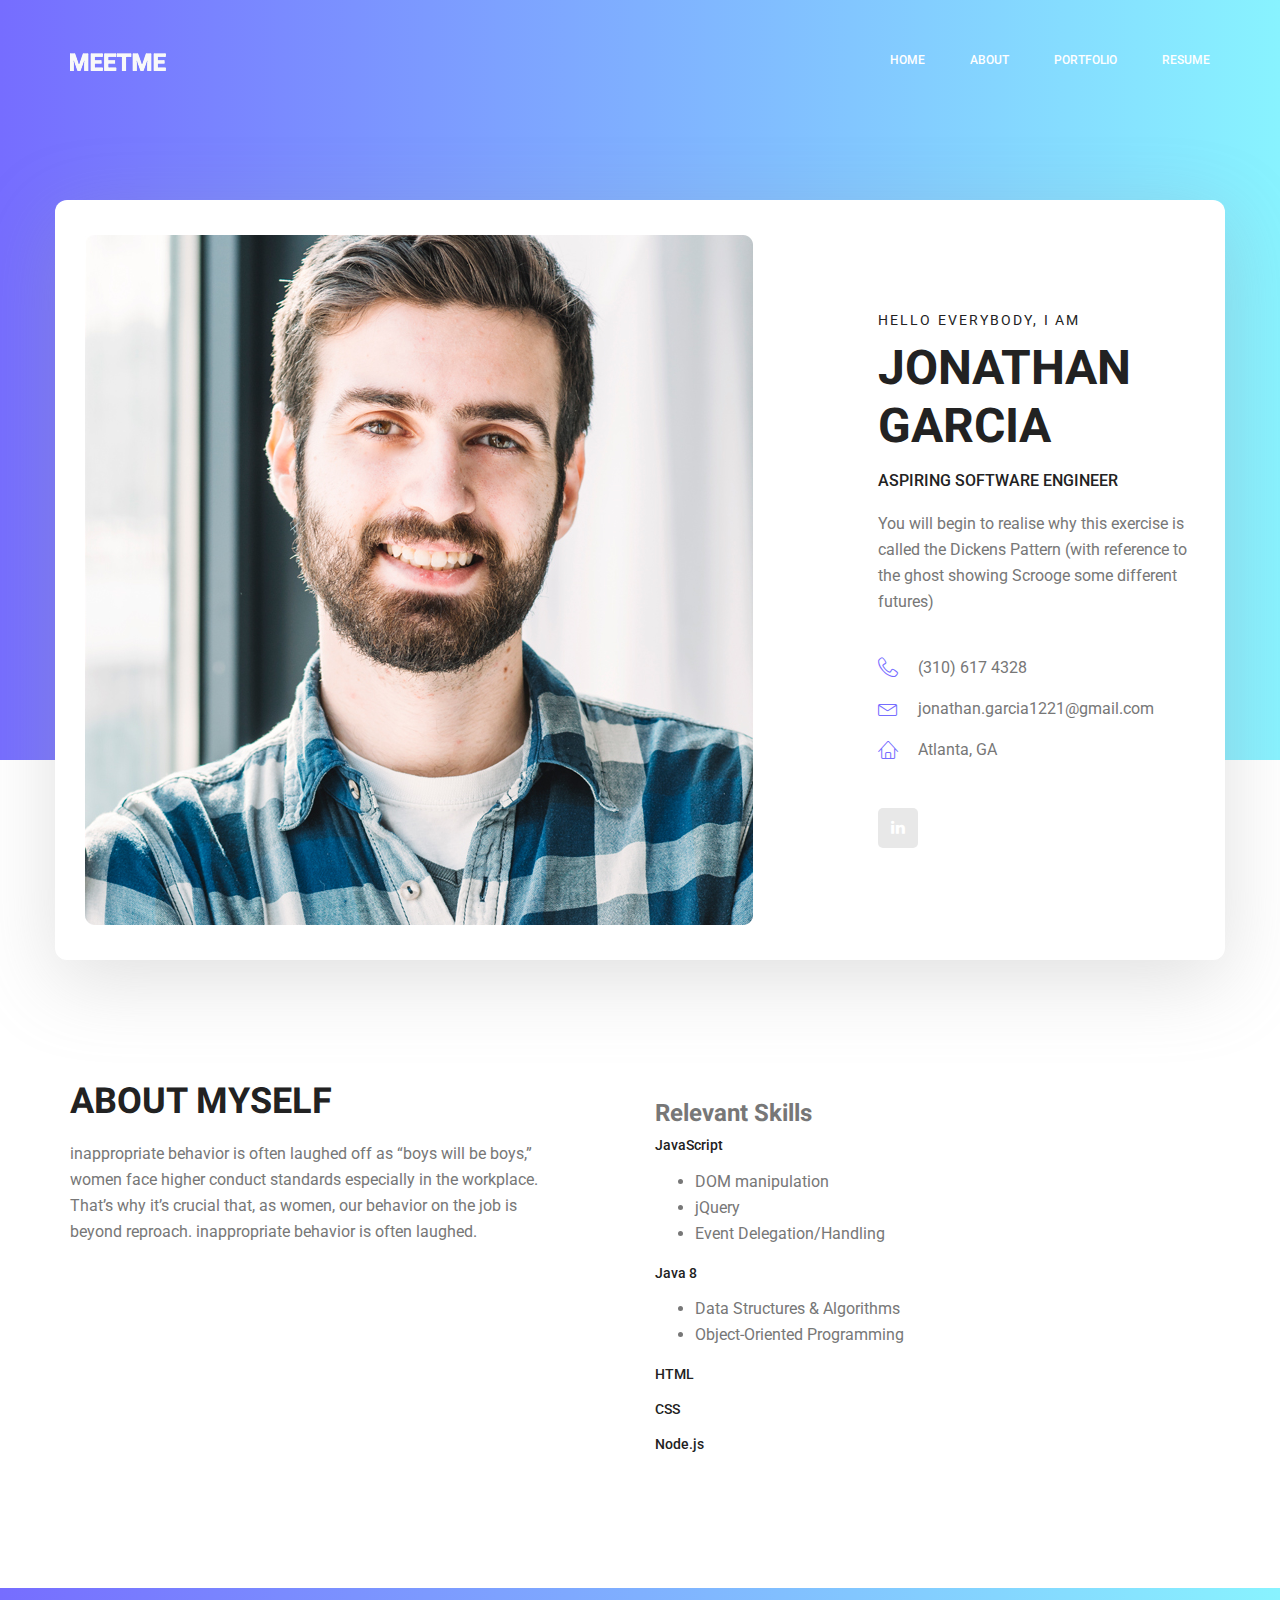
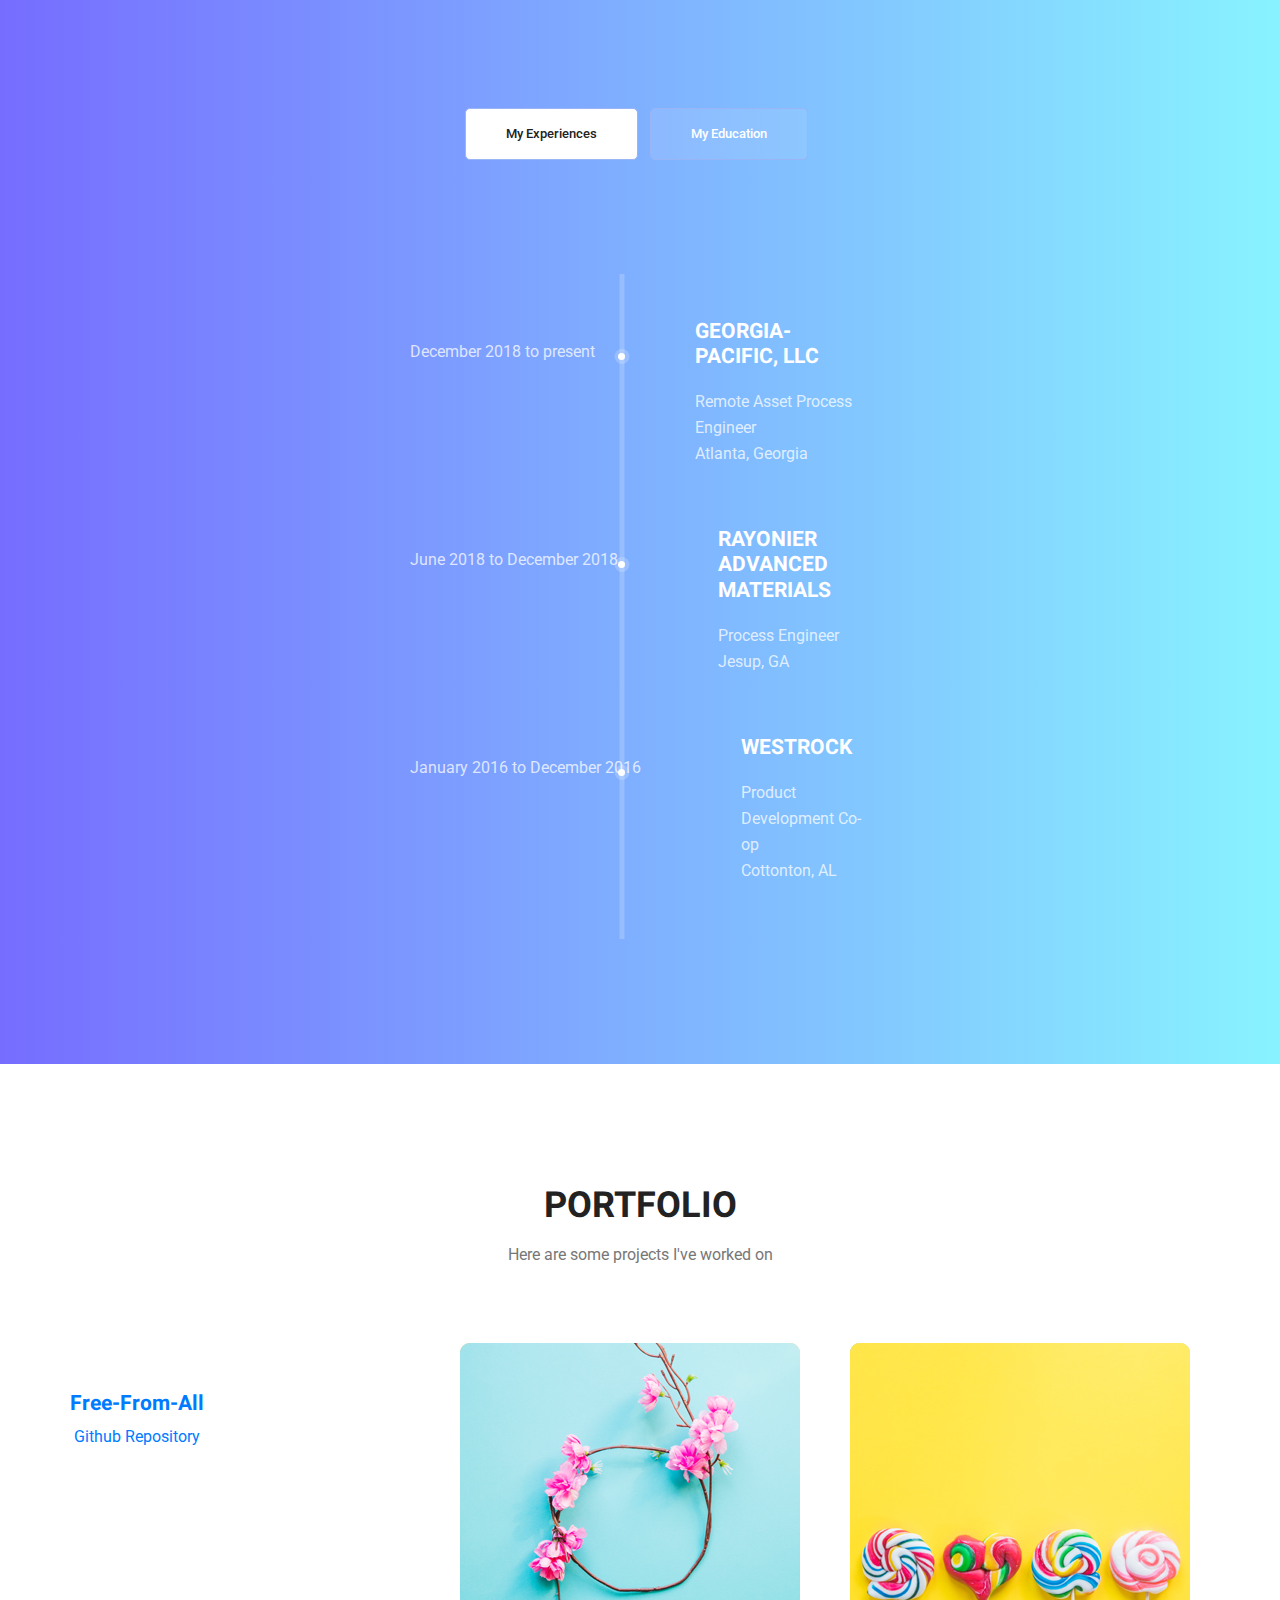
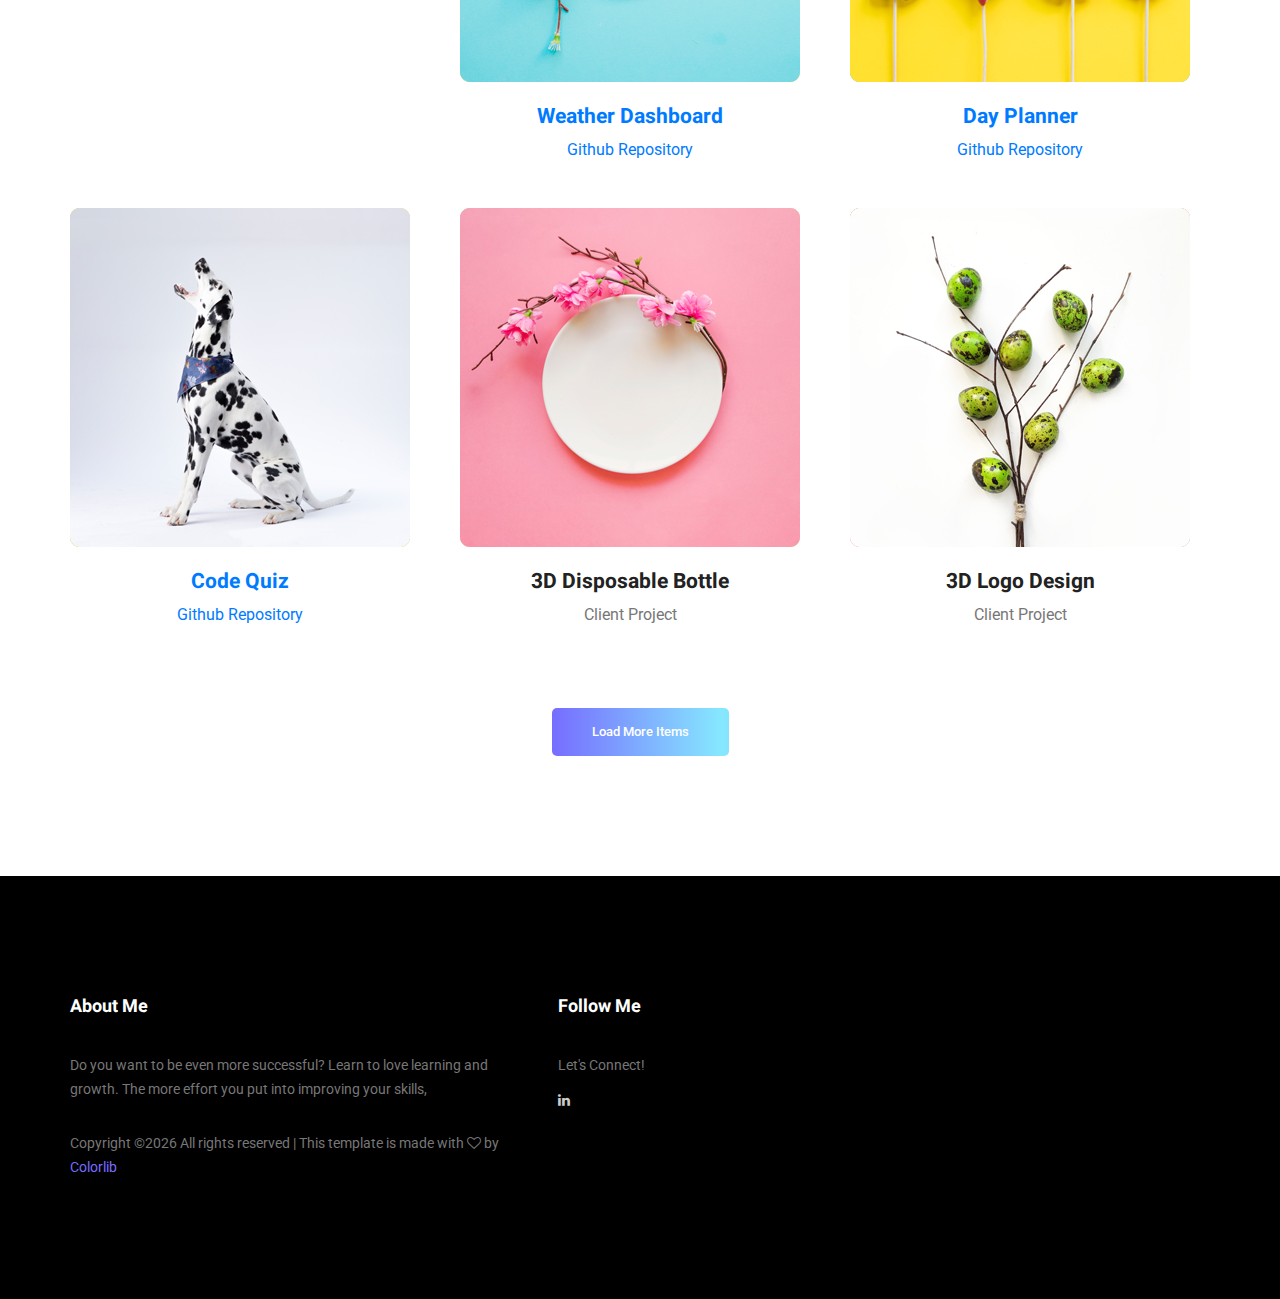
==== meetme-gh-pages/index.html @ 45ad3608 "added images of projects and pdf" ====
<!doctype html>
<html lang="en">
    <head>
        <!-- Required meta tags -->
        <meta charset="utf-8">
        <meta name="viewport" content="width=device-width, initial-scale=1, shrink-to-fit=no">
        <link rel="icon" href="img/favicon.png" type="image/png">
        <title>Jonathan Garcia</title>
        <!-- Bootstrap CSS -->
        <link rel="stylesheet" href="css/bootstrap.css">
        <link rel="stylesheet" href="vendors/linericon/style.css">
        <link rel="stylesheet" href="css/font-awesome.min.css">
        <link rel="stylesheet" href="vendors/owl-carousel/owl.carousel.min.css">
        <link rel="stylesheet" href="vendors/lightbox/simpleLightbox.css">
        <link rel="stylesheet" href="vendors/nice-select/css/nice-select.css">
        <link rel="stylesheet" href="vendors/animate-css/animate.css">
        <link rel="stylesheet" href="vendors/popup/magnific-popup.css">
        <link rel="stylesheet" href="vendors/flaticon/flaticon.css">
        <!-- main css -->
        <link rel="stylesheet" href="css/style.css">
        <link rel="stylesheet" href="css/responsive.css">
    </head>
    <body>
        
        <!--================Header Menu Area =================-->
        <header class="header_area">
            <div class="main_menu">
            	<nav class="navbar navbar-expand-lg navbar-light">
					<div class="container box_1620">
						<!-- Brand and toggle get grouped for better mobile display -->
						<a class="navbar-brand logo_h" href="index.html"><img src="img/logo.png" alt=""></a>
						<button class="navbar-toggler" type="button" data-toggle="collapse" data-target="#navbarSupportedContent" aria-controls="navbarSupportedContent" aria-expanded="false" aria-label="Toggle navigation">
							<span class="icon-bar"></span>
							<span class="icon-bar"></span>
							<span class="icon-bar"></span>
						</button>
						<!-- Collect the nav links, forms, and other content for toggling -->
						<div class="collapse navbar-collapse offset" id="navbarSupportedContent">
							<ul class="nav navbar-nav menu_nav ml-auto">
								<li class="nav-item active"><a class="nav-link" href="index.html">Home</a></li> 
								<li class="nav-item"><a class="nav-link" href="about-us.html">About</a></li> 
								<!-- <li class="nav-item"><a class="nav-link" href="services.html">Services</a></li>  -->
								<!-- <li class="nav-item submenu dropdown">
									<a href="#" class="nav-link dropdown-toggle" data-toggle="dropdown" role="button" aria-haspopup="true" aria-expanded="false">Pages</a>
									<ul class="dropdown-menu"> -->
										<li class="nav-item"><a class="nav-link" href="portfolio.html">Portfolio</a></li>
										<!-- <li class="nav-item"><a class="nav-link" href="elements.html">Elements</a></li> -->
									<!-- </ul> -->
								<!-- </li>  -->
								<!-- <li class="nav-item submenu dropdown">
									<a href="#" class="nav-link dropdown-toggle" data-toggle="dropdown" role="button" aria-haspopup="true" aria-expanded="false">Blog</a>
									<ul class="dropdown-menu">
										<li class="nav-item"><a class="nav-link" href="blog.html">Blog</a></li>
										<li class="nav-item"><a class="nav-link" href="single-blog.html">Blog Details</a></li>
									</ul>
								</li>  -->
								<li class="nav-item"><a class="nav-link" href="./Spec_Syllabus.pdf">Resume</a></li>
							</ul>
						</div> 
					</div>
            	</nav>
            </div>
        </header>
        <!--================Header Menu Area =================-->
        
        <!--================Home Banner Area =================-->
        <section class="home_banner_area">
           	<div class="container box_1620">
           		<div class="banner_inner d-flex align-items-center">
					<div class="banner_content">
						<div class="media">
							<div class="d-flex">
								<img src="img/personal.jpg" alt="">
							</div>
							<div class="media-body">
								<div class="personal_text">
									<h6>Hello Everybody, i am</h6>
									<h3>Jonathan Garcia</h3>
									<h4>Aspiring Software Engineer</h4>
									<p>You will begin to realise why this exercise is called the Dickens Pattern (with reference to the ghost showing Scrooge some different futures)</p>
									<ul class="list basic_info">
										<!-- <li><a href="#"><i class="lnr lnr-calendar-full"></i> 31st December, 1992</a></li> -->
										<li><a href="#"><i class="lnr lnr-phone-handset"></i> (310) 617 4328</a></li>
										<li><a href="#"><i class="lnr lnr-envelope"></i> jonathan.garcia1221@gmail.com</a></li>
										<li><a href="#"><i class="lnr lnr-home"></i> Atlanta, GA</a></li>
									</ul>
									<ul class="list personal_social">
										<!-- <li><a href="#"><i class="fa fa-facebook"></i></a></li>
										<li><a href="#"><i class="fa fa-twitter"></i></a></li> -->
										<li><a href="https://www.linkedin.com/in/jonathan-garcia-91203364/" target="_blank"><i class="fa fa-linkedin"></i></a></li>
									</ul>
								</div>
							</div>
						</div>
					</div>
				</div>
            </div>
        </section>
        <!--================End Home Banner Area =================-->
        
        <!--================Welcome Area =================-->
        <section class="welcome_area p_120">
        	<div class="container">
        		<div class="row welcome_inner">
        			<div class="col-lg-6">
        				<div class="welcome_text">
        					<h4>About Myself</h4>
        					<p>inappropriate behavior is often laughed off as “boys will be boys,” women face higher conduct standards especially in the workplace. That’s why it’s crucial that, as women, our behavior on the job is beyond reproach. inappropriate behavior is often laughed.</p>
        					<!-- <div class="row">
        						<div class="col-md-4">
        							<div class="wel_item">
        								<i class="lnr lnr-database"></i>
        								<h4>$2.5M</h4>
        								<p>Total Donation</p>
        							</div>
        						</div>
        						<div class="col-md-4">
        							<div class="wel_item">
        								<i class="lnr lnr-book"></i>
        								<h4>1465</h4>
        								<p>Total Projects</p>
        							</div>
        						</div>
        						<div class="col-md-4">
        							<div class="wel_item">
        								<i class="lnr lnr-users"></i>
        								<h4>3965</h4>
        								<p>Total Volunteers</p>
        							</div>
        						</div>
        					</div> -->
        				</div>
        			</div>
        			<div class="col-lg-6">
        				<div class="tools_expert">
							<h3>Relevant Skills</h3>
        					<div class="skill_main">
								<div class="skill_item">
									<h4>JavaScript</h4>
									<ul>
										<li>DOM manipulation</li>
										<li>jQuery</li>
										<li>Event Delegation/Handling</li>
									</ul>
									
								</div>
								<div class="skill_item">
									<h4>Java 8</h4>
									<ul>
										<li>Data Structures & Algorithms</li>
										<li>Object-Oriented Programming</li>
									</ul>
								</div>
								<div class="skill_item">
									<h4>HTML</h4>
								</div>
								<div class="skill_item">
									<h4>CSS</h4>
								</div>
								<div class="skill_item">
									<h4>Node.js</h4>
								</div>
							</div>
        				</div>
        			</div>
        		</div>
        	</div>
        </section>
        <!--================End Welcome Area =================-->
        
        <!--================My Tabs Area =================-->
        <section class="mytabs_area p_120">
        	<div class="container">
        		<div class="tabs_inner">
					<ul class="nav nav-tabs" id="myTab" role="tablist">
						<li class="nav-item">
							<a class="nav-link active" id="home-tab" data-toggle="tab" href="#home" role="tab" aria-controls="home" aria-selected="true">My Experiences</a>
						</li>
						<li class="nav-item">
							<a class="nav-link" id="profile-tab" data-toggle="tab" href="#profile" role="tab" aria-controls="profile" aria-selected="false">My Education</a>
						</li>
					</ul>
					<div class="tab-content" id="myTabContent">
						<div class="tab-pane fade show active" id="home" role="tabpanel" aria-labelledby="home-tab">
							<ul class="list">
								<li>
									<span></span>
									<div class="media">
										<div class="d-flex">
											<p>December 2018 to present</p>
										</div>
										<div class="media-body">
											<h4>Georgia-Pacific, LLC</h4>
											<p>Remote Asset Process Engineer <br />Atlanta, Georgia</p>
										</div>
									</div>
								</li>
								<li>
									<span></span>
									<div class="media">
										<div class="d-flex">
											<p>June 2018 to December 2018</p>
										</div>
										<div class="media-body">
											<h4>Rayonier Advanced Materials</h4>
											<p>Process Engineer <br />Jesup, GA</p>
										</div>
									</div>
								</li>
								<li>
								<span></span>
									<div class="media">
										<div class="d-flex">
											<p>January 2016 to December 2016</p>
										</div>
										<div class="media-body">
											<h4>Westrock</h4>
											<p>Product Development Co-op <br />Cottonton, AL</p>
										</div>
									</div>
								</li>
							</ul>
						</div>
						<div class="tab-pane fade" id="profile" role="tabpanel" aria-labelledby="profile-tab">
							<ul class="list">
								<li>
									<span></span>
									<div class="media">
										<div class="d-flex">
											<p>August 2020 to February 2021</p>
										</div>
										<div class="media-body">
											<h4>Georgia Institute of Technology</h4>
											<p>Full Stack Web Development <br />Bootcamp</p>
										</div>
									</div>
								</li>
								<li>
									<span></span>
									<div class="media">
										<div class="d-flex">
											<p>May 2018</p>
										</div>
										<div class="media-body">
											<h4>Georgia Institute of Technology</h4>
											<p>B.S. Chemical Engineering <br />Atlanta, GA</p>
										</div>
									</div>
								</li>
								<li>
								<span></span>
									<div class="media">
										<div class="d-flex">
											<p>March 2017 to present</p>
										</div>
										<div class="media-body">
											<h4>Colorlib</h4>
											<p>Senior Web Developer <br />Santa monica, Los angeles</p>
										</div>
									</div>
								</li>
							</ul>
						</div>
					</div>
        		</div>
        	</div>
        </section>
        <!--================End My Tabs Area =================-->
        
        <!--================Feature Area =================-->
        <!-- <section class="feature_area p_120">
        	<div class="container">
        		<div class="main_title">
        			<h2>offerings to my clients</h2>
        			<p>If you are looking at blank cassettes on the web, you may be very confused at the difference in price. You may see some for as low as $.17 each.</p>
        		</div>
        		<div class="feature_inner row">
        			<div class="col-lg-4 col-md-6">
        				<div class="feature_item">
        					<i class="flaticon-city"></i>
        					<h4>Architecture</h4>
        					<p>If you are looking at blank cassettes on the web, you may be very confused at the difference in price. You may see some for as low as $17 each.</p>
        				</div>
        			</div>
        			<div class="col-lg-4 col-md-6">
        				<div class="feature_item">
        					<i class="flaticon-skyline"></i>
        					<h4>Interior Design</h4>
        					<p>If you are looking at blank cassettes on the web, you may be very confused at the difference in price. You may see some for as low as $17 each.</p>
        				</div>
        			</div>
        			<div class="col-lg-4 col-md-6">
        				<div class="feature_item">
        					<i class="flaticon-sketch"></i>
        					<h4>Concept Design</h4>
        					<p>If you are looking at blank cassettes on the web, you may be very confused at the difference in price. You may see some for as low as $17 each.</p>
        				</div>
        			</div>
        		</div>
        	</div>
        </section> -->
        <!--================End Feature Area =================-->
        
        <!--================Home Gallery Area =================-->
        <section class="home_gallery_area p_120">
        	<div class="container">
        		<div class="main_title">
        			<h2>Portfolio</h2>
        			<p>Here are some projects I've worked on</p>
        		</div>
        		<!-- <div class="isotope_fillter">
        			<ul class="gallery_filter list">
						<li class="active" data-filter="*"><a href="#">All</a></li>
						<li data-filter=".brand"><a href="#">Vector</a></li>
						<li data-filter=".manipul"><a href="#">Raster</a></li>
						<li data-filter=".creative"><a href="#">UI/UX</a></li>
						<li data-filter=".design"><a href="#">Printing</a></li>
					</ul>
        		</div> -->
        	</div>
        	<div class="container">
        		<div class="gallery_f_inner row imageGallery1">
        			<div class="col-lg-4 col-md-4 col-sm-6 brand manipul design print">
        				<div class="h_gallery_item">
        					<div class="g_img_item">
        						<img class="img-fluid" src="./free-from-all.png" alt="">
        						<a class="light" href="img/gallery/project-1.jpg"><img src="./free-from-all.png" alt=""></a>
        					</div>
        					<div class="g_item_text">
        						<h4><a href="https://jgarcia60.github.io/free-from-all/" target="_blank" >Free-From-All</a></h4>
        						<p><a href="https://github.com/jgarcia60/free-from-all" target="_blank">Github Repository</a></p>
        					</div>
        				</div>
        			</div>
        			<div class="col-lg-4 col-md-4 col-sm-6 brand manipul creative">
        				<div class="h_gallery_item">
        					<div class="g_img_item">
        						<img class="img-fluid" src="img/gallery/project-2.jpg" alt="">
        						<a class="light" href="img/gallery/project-2.jpg"><img src="img/gallery/icon.png" alt=""></a>
        					</div>
        					<div class="g_item_text">
        						<h4><a href="https://jgarcia60.github.io/weather-dashboard/" target="_blank" >Weather Dashboard</a></h4>
        						<p><a href="https://github.com/jgarcia60/weather-dashboard/" target="_blank">Github Repository</a></p>
        					</div>
        				</div>
        			</div>
        			<div class="col-lg-4 col-md-4 col-sm-6 manipul creative design print">
        				<div class="h_gallery_item">
        					<div class="g_img_item">
        						<img class="img-fluid" src="img/gallery/project-3.jpg" alt="">
        						<a class="light" href="img/gallery/project-3.jpg"><img src="img/gallery/icon.png" alt=""></a>
        					</div>
        					<div class="g_item_text">
        						<h4><a href="https://jgarcia60.github.io/work-day-scheduler/" target="_blank" >Day Planner</a></h4>
        						<p><a href="https://github.com/jgarcia60/work-day-scheduler" target="_blank">Github Repository</a></p>
        					</div>
        				</div>
        			</div>
        			<div class="col-lg-4 col-md-4 col-sm-6 brand creative print">
        				<div class="h_gallery_item">
        					<div class="g_img_item">
        						<img class="img-fluid" src="img/gallery/project-4.jpg" alt="">
        						<a class="light" href="img/gallery/project-4.jpg"><img src="img/gallery/icon.png" alt=""></a>
        					</div>
        					<div class="g_item_text">
        						<h4><a href="https://jgarcia60.github.io/code-quiz/" target="_blank" >Code Quiz</a></h4>
        						<p><a href="https://github.com/jgarcia60/code-quiz" target="_blank">Github Repository</a></p>
        					</div>
        				</div>
        			</div>
        			<div class="col-lg-4 col-md-4 col-sm-6 brand manipul design">
        				<div class="h_gallery_item">
        					<div class="g_img_item">
        						<img class="img-fluid" src="img/gallery/project-5.jpg" alt="">
        						<a class="light" href="img/gallery/project-5.jpg"><img src="img/gallery/icon.png" alt=""></a>
        					</div>
        					<div class="g_item_text">
        						<h4>3D Disposable Bottle</h4>
        						<p>Client Project</p>
        					</div>
        				</div>
        			</div>
        			<div class="col-lg-4 col-md-4 col-sm-6 brand creative">
        				<div class="h_gallery_item">
        					<div class="g_img_item">
        						<img class="img-fluid" src="img/gallery/project-6.jpg" alt="">
        						<a class="light" href="img/gallery/project-6.jpg"><img src="img/gallery/icon.png" alt=""></a>
        					</div>
        					<div class="g_item_text">
        						<h4>3D Logo Design</h4>
        						<p>Client Project</p>
        					</div>
        				</div>
        			</div>
        		</div>
        		<div class="more_btn">
        			<a class="main_btn" href="#">Load More Items</a>
        		</div>
        	</div>
        </section>
        <!--================End Home Gallery Area =================-->
        
        <!--================Testimonials Area =================-->
        <!-- <section class="testimonials_area p_120">
        	<div class="container">
        		<div class="main_title">
        			<h2>Testimonials</h2>
        			<p>If you are looking at blank cassettes on the web, you may be very confused at the difference in price. You may see some for as low as $.17 each.</p>
        		</div>
        		<div class="testi_inner">
					<div class="testi_slider owl-carousel">
						<div class="item">
							<div class="testi_item">
								<p>As conscious traveling Paup ers we must always be oncerned about our dear Mother Earth. If you think about it, you travel across her face</p>
								<h4>Fanny Spencer</h4>
								<a href="#"><i class="fa fa-star"></i></a>
								<a href="#"><i class="fa fa-star"></i></a>
								<a href="#"><i class="fa fa-star"></i></a>
								<a href="#"><i class="fa fa-star"></i></a>
								<a href="#"><i class="fa fa-star-half-o"></i></a>
							</div>
						</div>
						<div class="item">
							<div class="testi_item">
								<p>As conscious traveling Paup ers we must always be oncerned about our dear Mother Earth. If you think about it, you travel across her face</p>
								<h4>Fanny Spencer</h4>
								<a href="#"><i class="fa fa-star"></i></a>
								<a href="#"><i class="fa fa-star"></i></a>
								<a href="#"><i class="fa fa-star"></i></a>
								<a href="#"><i class="fa fa-star"></i></a>
								<a href="#"><i class="fa fa-star-half-o"></i></a>
							</div>
						</div>
						<div class="item">
							<div class="testi_item">
								<p>As conscious traveling Paup ers we must always be oncerned about our dear Mother Earth. If you think about it, you travel across her face</p>
								<h4>Fanny Spencer</h4>
								<a href="#"><i class="fa fa-star"></i></a>
								<a href="#"><i class="fa fa-star"></i></a>
								<a href="#"><i class="fa fa-star"></i></a>
								<a href="#"><i class="fa fa-star"></i></a>
								<a href="#"><i class="fa fa-star-half-o"></i></a>
							</div>
						</div>
					</div>
        		</div>
        	</div>
        </section> -->
        <!--================End Testimonials Area =================-->
        
        <!--================Footer Area =================-->
        <footer class="footer_area p_120">
        	<div class="container">
        		<div class="row footer_inner">
        			<div class="col-lg-5 col-sm-6">
        				<aside class="f_widget ab_widget">
        					<div class="f_title">
        						<h3>About Me</h3>
        					</div>
        					<p>Do you want to be even more successful? Learn to love learning and growth. The more effort you put into improving your skills,</p>
        					<p><!-- Link back to Colorlib can't be removed. Template is licensed under CC BY 3.0. -->
Copyright &copy;<script>document.write(new Date().getFullYear());</script> All rights reserved | This template is made with <i class="fa fa-heart-o" aria-hidden="true"></i> by <a href="https://colorlib.com" target="_blank">Colorlib</a>
<!-- Link back to Colorlib can't be removed. Template is licensed under CC BY 3.0. --></p>
        				</aside>
        			</div>
        			<!-- <div class="col-lg-5 col-sm-6">
        				<aside class="f_widget news_widget">
        					<div class="f_title">
        						<h3>Newsletter</h3>
        					</div>
        					<p>Stay updated with our latest trends</p>
        					<div id="mc_embed_signup">
                                <form target="_blank" action="https://spondonit.us12.list-manage.com/subscribe/post?u=1462626880ade1ac87bd9c93a&amp;id=92a4423d01" method="get" class="subscribe_form relative">
                                	<div class="input-group d-flex flex-row">
                                        <input name="EMAIL" placeholder="Enter email address" onfocus="this.placeholder = ''" onblur="this.placeholder = 'Email Address '" required="" type="email">
                                        <button class="btn sub-btn"><span class="lnr lnr-arrow-right"></span></button>		
                                    </div>				
                                    <div class="mt-10 info"></div>
                                </form>
                            </div>
        				</aside>
        			</div> -->
        			<div class="col-lg-5">
        				<aside class="f_widget social_widget">
        					<div class="f_title">
        						<h3>Follow Me</h3>
        					</div>
        					<p>Let's Connect!</p>
        					<ul class="list">
        						<!-- <li><a href="#"><i class="fa fa-facebook"></i></a></li>
        						<li><a href="#"><i class="fa fa-twitter"></i></a></li>
        						<li><a href="#"><i class="fa fa-dribbble"></i></a></li> -->
        						<li><a href="https://www.linkedin.com/in/jonathan-garcia-91203364/" target="_blank"><i class="fa fa-linkedin"></i></a></li>
        					</ul>
        				</aside>
        			</div>
        		</div>
        	</div>
        </footer>
        <!--================End Footer Area =================-->
        
        
        
        
        
        
        <!-- Optional JavaScript -->
        <!-- jQuery first, then Popper.js, then Bootstrap JS -->
        <script src="js/jquery-3.3.1.min.js"></script>
        <script src="js/popper.js"></script>
        <script src="js/bootstrap.min.js"></script>
        <script src="js/stellar.js"></script>
        <script src="vendors/lightbox/simpleLightbox.min.js"></script>
        <script src="vendors/nice-select/js/jquery.nice-select.min.js"></script>
        <script src="vendors/isotope/imagesloaded.pkgd.min.js"></script>
        <script src="vendors/isotope/isotope.pkgd.min.js"></script>
        <script src="vendors/owl-carousel/owl.carousel.min.js"></script>
        <script src="vendors/popup/jquery.magnific-popup.min.js"></script>
        <script src="js/jquery.ajaxchimp.min.js"></script>
        <script src="vendors/counter-up/jquery.waypoints.min.js"></script>
        <script src="vendors/counter-up/jquery.counterup.min.js"></script>
        <script src="js/mail-script.js"></script>
        <script src="js/theme.js"></script>
    </body>
</html>
---- meetme-gh-pages/vendors/linericon/style.css ----
@font-face {
	font-family: 'Linearicons-Free';
	src:url('fonts/Linearicons-Free.eot?w118d');
	src:url('fonts/Linearicons-Free.eot?#iefixw118d') format('embedded-opentype'),
		url('fonts/Linearicons-Free.woff2?w118d') format('woff2'),
		url('fonts/Linearicons-Free.woff?w118d') format('woff'),
		url('fonts/Linearicons-Free.ttf?w118d') format('truetype'),
		url('fonts/Linearicons-Free.svg?w118d#Linearicons-Free') format('svg');
	font-weight: normal;
	font-style: normal;
}

.lnr {
	font-family: 'Linearicons-Free';
	speak: none;
	font-style: normal;
	font-weight: normal;
	font-variant: normal;
	text-transform: none;
	line-height: 1;

	/* Better Font Rendering =========== */
	-webkit-font-smoothing: antialiased;
	-moz-osx-font-smoothing: grayscale;
}

.lnr-home:before {
	content: "\e800";
}
.lnr-apartment:before {
	content: "\e801";
}
.lnr-pencil:before {
	content: "\e802";
}
.lnr-magic-wand:before {
	content: "\e803";
}
.lnr-drop:before {
	content: "\e804";
}
.lnr-lighter:before {
	content: "\e805";
}
.lnr-poop:before {
	content: "\e806";
}
.lnr-sun:before {
	content: "\e807";
}
.lnr-moon:before {
	content: "\e808";
}
.lnr-cloud:before {
	content: "\e809";
}
.lnr-cloud-upload:before {
	content: "\e80a";
}
.lnr-cloud-download:before {
	content: "\e80b";
}
.lnr-cloud-sync:before {
	content: "\e80c";
}
.lnr-cloud-check:before {
	content: "\e80d";
}
.lnr-database:before {
	content: "\e80e";
}
.lnr-lock:before {
	content: "\e80f";
}
.lnr-cog:before {
	content: "\e810";
}
.lnr-trash:before {
	content: "\e811";
}
.lnr-dice:before {
	content: "\e812";
}
.lnr-heart:before {
	content: "\e813";
}
.lnr-star:before {
	content: "\e814";
}
.lnr-star-half:before {
	content: "\e815";
}
.lnr-star-empty:before {
	content: "\e816";
}
.lnr-flag:before {
	content: "\e817";
}
.lnr-envelope:before {
	content: "\e818";
}
.lnr-paperclip:before {
	content: "\e819";
}
.lnr-inbox:before {
	content: "\e81a";
}
.lnr-eye:before {
	content: "\e81b";
}
.lnr-printer:before {
	content: "\e81c";
}
.lnr-file-empty:before {
	content: "\e81d";
}
.lnr-file-add:before {
	content: "\e81e";
}
.lnr-enter:before {
	content: "\e81f";
}
.lnr-exit:before {
	content: "\e820";
}
.lnr-graduation-hat:before {
	content: "\e821";
}
.lnr-license:before {
	content: "\e822";
}
.lnr-music-note:before {
	content: "\e823";
}
.lnr-film-play:before {
	content: "\e824";
}
.lnr-camera-video:before {
	content: "\e825";
}
.lnr-camera:before {
	content: "\e826";
}
.lnr-picture:before {
	content: "\e827";
}
.lnr-book:before {
	content: "\e828";
}
.lnr-bookmark:before {
	content: "\e829";
}
.lnr-user:before {
	content: "\e82a";
}
.lnr-users:before {
	content: "\e82b";
}
.lnr-shirt:before {
	content: "\e82c";
}
.lnr-store:before {
	content: "\e82d";
}
.lnr-cart:before {
	content: "\e82e";
}
.lnr-tag:before {
	content: "\e82f";
}
.lnr-phone-handset:before {
	content: "\e830";
}
.lnr-phone:before {
	content: "\e831";
}
.lnr-pushpin:before {
	content: "\e832";
}
.lnr-map-marker:before {
	content: "\e833";
}
.lnr-map:before {
	content: "\e834";
}
.lnr-location:before {
	content: "\e835";
}
.lnr-calendar-full:before {
	content: "\e836";
}
.lnr-keyboard:before {
	content: "\e837";
}
.lnr-spell-check:before {
	content: "\e838";
}
.lnr-screen:before {
	content: "\e839";
}
.lnr-smartphone:before {
	content: "\e83a";
}
.lnr-tablet:before {
	content: "\e83b";
}
.lnr-laptop:before {
	content: "\e83c";
}
.lnr-laptop-phone:before {
	content: "\e83d";
}
.lnr-power-switch:before {
	content: "\e83e";
}
.lnr-bubble:before {
	content: "\e83f";
}
.lnr-heart-pulse:before {
	content: "\e840";
}
.lnr-construction:before {
	content: "\e841";
}
.lnr-pie-chart:before {
	content: "\e842";
}
.lnr-chart-bars:before {
	content: "\e843";
}
.lnr-gift:before {
	content: "\e844";
}
.lnr-diamond:before {
	content: "\e845";
}
.lnr-linearicons:before {
	content: "\e846";
}
.lnr-dinner:before {
	content: "\e847";
}
.lnr-coffee-cup:before {
	content: "\e848";
}
.lnr-leaf:before {
	content: "\e849";
}
.lnr-paw:before {
	content: "\e84a";
}
.lnr-rocket:before {
	content: "\e84b";
}
.lnr-briefcase:before {
	content: "\e84c";
}
.lnr-bus:before {
	content: "\e84d";
}
.lnr-car:before {
	content: "\e84e";
}
.lnr-train:before {
	content: "\e84f";
}
.lnr-bicycle:before {
	content: "\e850";
}
.lnr-wheelchair:before {
	content: "\e851";
}
.lnr-select:before {
	content: "\e852";
}
.lnr-earth:before {
	content: "\e853";
}
.lnr-smile:before {
	content: "\e854";
}
.lnr-sad:before {
	content: "\e855";
}
.lnr-neutral:before {
	content: "\e856";
}
.lnr-mustache:before {
	content: "\e857";
}
.lnr-alarm:before {
	content: "\e858";
}
.lnr-bullhorn:before {
	content: "\e859";
}
.lnr-volume-high:before {
	content: "\e85a";
}
.lnr-volume-medium:before {
	content: "\e85b";
}
.lnr-volume-low:before {
	content: "\e85c";
}
.lnr-volume:before {
	content: "\e85d";
}
.lnr-mic:before {
	content: "\e85e";
}
.lnr-hourglass:before {
	content: "\e85f";
}
.lnr-undo:before {
	content: "\e860";
}
.lnr-redo:before {
	content: "\e861";
}
.lnr-sync:before {
	content: "\e862";
}
.lnr-history:before {
	content: "\e863";
}
.lnr-clock:before {
	content: "\e864";
}
.lnr-download:before {
	content: "\e865";
}
.lnr-upload:before {
	content: "\e866";
}
.lnr-enter-down:before {
	content: "\e867";
}
.lnr-exit-up:before {
	content: "\e868";
}
.lnr-bug:before {
	content: "\e869";
}
.lnr-code:before {
	content: "\e86a";
}
.lnr-link:before {
	content: "\e86b";
}
.lnr-unlink:before {
	content: "\e86c";
}
.lnr-thumbs-up:before {
	content: "\e86d";
}
.lnr-thumbs-down:before {
	content: "\e86e";
}
.lnr-magnifier:before {
	content: "\e86f";
}
.lnr-cross:before {
	content: "\e870";
}
.lnr-menu:before {
	content: "\e871";
}
.lnr-list:before {
	content: "\e872";
}
.lnr-chevron-up:before {
	content: "\e873";
}
.lnr-chevron-down:before {
	content: "\e874";
}
.lnr-chevron-left:before {
	content: "\e875";
}
.lnr-chevron-right:before {
	content: "\e876";
}
.lnr-arrow-up:before {
	content: "\e877";
}
.lnr-arrow-down:before {
	content: "\e878";
}
.lnr-arrow-left:before {
	content: "\e879";
}
.lnr-arrow-right:before {
	content: "\e87a";
}
.lnr-move:before {
	content: "\e87b";
}
.lnr-warning:before {
	content: "\e87c";
}
.lnr-question-circle:before {
	content: "\e87d";
}
.lnr-menu-circle:before {
	content: "\e87e";
}
.lnr-checkmark-circle:before {
	content: "\e87f";
}
.lnr-cross-circle:before {
	content: "\e880";
}
.lnr-plus-circle:before {
	content: "\e881";
}
.lnr-circle-minus:before {
	content: "\e882";
}
.lnr-arrow-up-circle:before {
	content: "\e883";
}
.lnr-arrow-down-circle:before {
	content: "\e884";
}
.lnr-arrow-left-circle:before {
	content: "\e885";
}
.lnr-arrow-right-circle:before {
	content: "\e886";
}
.lnr-chevron-up-circle:before {
	content: "\e887";
}
.lnr-chevron-down-circle:before {
	content: "\e888";
}
.lnr-chevron-left-circle:before {
	content: "\e889";
}
.lnr-chevron-right-circle:before {
	content: "\e88a";
}
.lnr-crop:before {
	content: "\e88b";
}
.lnr-frame-expand:before {
	content: "\e88c";
}
.lnr-frame-contract:before {
	content: "\e88d";
}
.lnr-layers:before {
	content: "\e88e";
}
.lnr-funnel:before {
	content: "\e88f";
}
.lnr-text-format:before {
	content: "\e890";
}
.lnr-text-format-remove:before {
	content: "\e891";
}
.lnr-text-size:before {
	content: "\e892";
}
.lnr-bold:before {
	content: "\e893";
}
.lnr-italic:before {
	content: "\e894";
}
.lnr-underline:before {
	content: "\e895";
}
.lnr-strikethrough:before {
	content: "\e896";
}
.lnr-highlight:before {
	content: "\e897";
}
.lnr-text-align-left:before {
	content: "\e898";
}
.lnr-text-align-center:before {
	content: "\e899";
}
.lnr-text-align-right:before {
	content: "\e89a";
}
.lnr-text-align-justify:before {
	content: "\e89b";
}
.lnr-line-spacing:before {
	content: "\e89c";
}
.lnr-indent-increase:before {
	content: "\e89d";
}
.lnr-indent-decrease:before {
	content: "\e89e";
}
.lnr-pilcrow:before {
	content: "\e89f";
}
.lnr-direction-ltr:before {
	content: "\e8a0";
}
.lnr-direction-rtl:before {
	content: "\e8a1";
}
.lnr-page-break:before {
	content: "\e8a2";
}
.lnr-sort-alpha-asc:before {
	content: "\e8a3";
}
.lnr-sort-amount-asc:before {
	content: "\e8a4";
}
.lnr-hand:before {
	content: "\e8a5";
}
.lnr-pointer-up:before {
	content: "\e8a6";
}
.lnr-pointer-right:before {
	content: "\e8a7";
}
.lnr-pointer-down:before {
	content: "\e8a8";
}
.lnr-pointer-left:before {
	content: "\e8a9";
}
---- meetme-gh-pages/vendors/lightbox/simpleLightbox.css ----
.slbOverlay, .slbWrapOuter, .slbWrap {
  position: fixed;
  top: 0;
  right: 0;
  bottom: 0;
  left: 0;
}

.slbOverlay {
  overflow: hidden;
  z-index: 2000;
  background-color: #000;
  opacity: 0.7;
  filter: alpha(opacity=70);
  -webkit-animation: slbOverlay 0.5s;
  -moz-animation: slbOverlay 0.5s;
  animation: slbOverlay 0.5s;
}

.slbWrapOuter {
  overflow-x: hidden;
  overflow-y: auto;
  z-index: 2010;
}

.slbWrap {
  position: absolute;
  text-align: center;
}

.slbWrap:before {
  content: "";
  display: inline-block;
  height: 100%;
  vertical-align: middle;
}

.slbContentOuter {
  display: inline-block;
  vertical-align: middle;
  margin: 0px auto;
  padding: 0 1em;
  box-sizing: border-box;
  z-index: 2020;
  text-align: left;
  max-width: 100%;
}

.slbContentEl .slbContentOuter {
  padding: 5em 1em;
}

.slbContent {
  position: relative;
}

.slbContentEl .slbContent {
  -webkit-animation: slbEnter 0.3s;
  -moz-animation: slbEnter 0.3s;
  animation: slbEnter 0.3s;
  background-color: #fff;
  box-shadow: 0 0.2em 1em rgba(0, 0, 0, 0.4);
}

.slbImageWrap {
  -webkit-animation: slbEnter 0.3s;
  -moz-animation: slbEnter 0.3s;
  animation: slbEnter 0.3s;
  position: relative;
}

.slbImageWrap:after {
  content: "";
  position: absolute;
  left: 0;
  right: 0;
  top: 5em;
  bottom: 5em;
  display: block;
  z-index: -1;
  box-shadow: 0 0.2em 1em rgba(0, 0, 0, 0.6);
  background-color: #FFF;
}

.slbImage {
  width: auto;
  max-width: 100%;
  height: auto;
  display: block;
  line-height: 0;
  box-sizing: border-box;
  padding: 5em 0;
  margin: 0 auto;
}

.slbCaption {
  display: inline-block;
  max-width: 100%;
  overflow: hidden;
  text-overflow: ellipsis;
  white-space: nowrap;
  word-wrap: normal;
  font-size: 1.4em;
  position: absolute;
  left: 0;
  right: 0;
  bottom: 0;
  padding: 0.71429em 0;
  color: #fff;
  color: rgba(255, 255, 255, 0.7);
  text-align: center;
}

.slbCloseBtn, .slbArrow {
  margin: 0;
  padding: 0;
  border: 0;
  cursor: pointer;
  background: none;
}

.slbCloseBtn::-moz-focus-inner, .slbArrow::-moz-focus-inner {
  padding: 0;
  border: 0;
}

.slbCloseBtn:hover, .slbArrow:hover {
  opacity: 0.5;
}

.slbCloseBtn:active, .slbArrow:active {
  opacity: 0.8;
}

.slbCloseBtn {
  -webkit-animation: slbEnter 0.3s;
  -moz-animation: slbEnter 0.3s;
  animation: slbEnter 0.3s;
  font-size: 3em;
  width: 1.66667em;
  height: 1.66667em;
  line-height: 1.66667em;
  position: absolute;
  right: -0.33333em;
  top: 0;
  color: #fff;
  color: rgba(255, 255, 255, 0.7);
  text-align: center;
    outline: none;
    box-shadow: none;
}

.slbLoading .slbCloseBtn {
  display: none;
}

.slbLoadingText {
  font-size: 1.4em;
  color: #fff;
  color: rgba(255, 255, 255, 0.9);
}

.slbArrows {
  position: fixed;
  top: 50%;
  left: 0;
  right: 0;
}

.slbLoading .slbArrows {
  display: none;
}

.slbArrow {
  position: absolute;
  top: 50%;
  margin-top: -5em;
  width: 5em;
  height: 10em;
  opacity: 0.7;
  text-indent: -999em;
  overflow: hidden;
    outline: none;
    box-shadow: none;
}

.slbArrow:before {
  content: "";
  position: absolute;
  top: 50%;
  left: 50%;
  margin: -0.8em 0 0 -0.8em;
  border: 0.8em solid transparent;
}

.slbArrow.next {
  right: 0;
}

.slbArrow.next:before {
  border-left-color: #fff;
}

.slbArrow.prev {
  left: 0;
}

.slbArrow.prev:before {
  border-right-color: #fff;
}

.slbIframeCont {
  width: 80em;
  height: 0;
  overflow: hidden;
  padding-top: 56.25%;
  margin: 5em 0;
}

.slbIframe {
  position: absolute;
  top: 0;
  left: 0;
  width: 100%;
  height: 100%;
  box-shadow: 0 0.2em 1em rgba(0, 0, 0, 0.6);
  background: #000;
}

@-webkit-keyframes slbOverlay {
  from {
    opacity: 0;
  }
  to {
    opacity: 0.7;
  }
}

@-moz-keyframes slbOverlay {
  from {
    opacity: 0;
  }
  to {
    opacity: 0.7;
  }
}

@keyframes slbOverlay {
  from {
    opacity: 0;
  }
  to {
    opacity: 0.7;
  }
}

@-webkit-keyframes slbEnter {
  from {
    opacity: 0;
    -webkit-transform: translate3d(0, -1em, 0);
  }
  to {
    opacity: 1;
    -webkit-transform: translate3d(0, 0, 0);
  }
}

@-moz-keyframes slbEnter {
  from {
    opacity: 0;
    -moz-transform: translate3d(0, -1em, 0);
  }
  to {
    opacity: 1;
    -moz-transform: translate3d(0, 0, 0);
  }
}

@keyframes slbEnter {
  from {
    opacity: 0;
    -webkit-transform: translate3d(0, -1em, 0);
    -moz-transform: translate3d(0, -1em, 0);
    -ms-transform: translate3d(0, -1em, 0);
    -o-transform: translate3d(0, -1em, 0);
    transform: translate3d(0, -1em, 0);
  }
  to {
    opacity: 1;
    -webkit-transform: translate3d(0, 0, 0);
    -moz-transform: translate3d(0, 0, 0);
    -ms-transform: translate3d(0, 0, 0);
    -o-transform: translate3d(0, 0, 0);
    transform: translate3d(0, 0, 0);
  }
}
---- meetme-gh-pages/vendors/nice-select/css/nice-select.css ----
.nice-select {
  -webkit-tap-highlight-color: transparent;
  background-color: #fff;
  border-radius: 5px;
  border: solid 1px #e8e8e8;
  box-sizing: border-box;
  clear: both;
  cursor: pointer;
  display: block;
  float: left;
  font-family: inherit;
  font-size: 14px;
  font-weight: normal;
  height: 42px;
  line-height: 40px;
  outline: none;
  padding-left: 18px;
  padding-right: 30px;
  position: relative;
  text-align: left !important;
  -webkit-transition: all 0.2s ease-in-out;
  transition: all 0.2s ease-in-out;
  -webkit-user-select: none;
     -moz-user-select: none;
      -ms-user-select: none;
          user-select: none;
  white-space: nowrap;
  width: auto; }
  .nice-select:hover {
    border-color: #dbdbdb; }
  .nice-select:active, .nice-select.open, .nice-select:focus {
    border-color: #999; }
  .nice-select:after {
    border-bottom: 2px solid #999;
    border-right: 2px solid #999;
    content: '';
    display: block;
    height: 5px;
    margin-top: -4px;
    pointer-events: none;
    position: absolute;
    right: 12px;
    top: 50%;
    -webkit-transform-origin: 66% 66%;
        -ms-transform-origin: 66% 66%;
            transform-origin: 66% 66%;
    -webkit-transform: rotate(45deg);
        -ms-transform: rotate(45deg);
            transform: rotate(45deg);
    -webkit-transition: all 0.15s ease-in-out;
    transition: all 0.15s ease-in-out;
    width: 5px; }
  .nice-select.open:after {
    -webkit-transform: rotate(-135deg);
        -ms-transform: rotate(-135deg);
            transform: rotate(-135deg); }
  .nice-select.open .list {
    opacity: 1;
    pointer-events: auto;
    -webkit-transform: scale(1) translateY(0);
        -ms-transform: scale(1) translateY(0);
            transform: scale(1) translateY(0); }
  .nice-select.disabled {
    border-color: #ededed;
    color: #999;
    pointer-events: none; }
    .nice-select.disabled:after {
      border-color: #cccccc; }
  .nice-select.wide {
    width: 100%; }
    .nice-select.wide .list {
      left: 0 !important;
      right: 0 !important; }
  .nice-select.right {
    float: right; }
    .nice-select.right .list {
      left: auto;
      right: 0; }
  .nice-select.small {
    font-size: 12px;
    height: 36px;
    line-height: 34px; }
    .nice-select.small:after {
      height: 4px;
      width: 4px; }
    .nice-select.small .option {
      line-height: 34px;
      min-height: 34px; }
  .nice-select .list {
    background-color: #fff;
    border-radius: 5px;
    box-shadow: 0 0 0 1px rgba(68, 68, 68, 0.11);
    box-sizing: border-box;
    margin-top: 4px;
    opacity: 0;
    overflow: hidden;
    padding: 0;
    pointer-events: none;
    position: absolute;
    top: 100%;
    left: 0;
    -webkit-transform-origin: 50% 0;
        -ms-transform-origin: 50% 0;
            transform-origin: 50% 0;
    -webkit-transform: scale(0.75) translateY(-21px);
        -ms-transform: scale(0.75) translateY(-21px);
            transform: scale(0.75) translateY(-21px);
    -webkit-transition: all 0.2s cubic-bezier(0.5, 0, 0, 1.25), opacity 0.15s ease-out;
    transition: all 0.2s cubic-bezier(0.5, 0, 0, 1.25), opacity 0.15s ease-out;
    z-index: 9; }
    .nice-select .list:hover .option:not(:hover) {
      background-color: transparent !important; }
  .nice-select .option {
    cursor: pointer;
    font-weight: 400;
    line-height: 40px;
    list-style: none;
    min-height: 40px;
    outline: none;
    padding-left: 18px;
    padding-right: 29px;
    text-align: left;
    -webkit-transition: all 0.2s;
    transition: all 0.2s; }
    .nice-select .option:hover, .nice-select .option.focus, .nice-select .option.selected.focus {
      background-color: #f6f6f6; }
    .nice-select .option.selected {
      font-weight: bold; }
    .nice-select .option.disabled {
      background-color: transparent;
      color: #999;
      cursor: default; }

.no-csspointerevents .nice-select .list {
  display: none; }

.no-csspointerevents .nice-select.open .list {
  display: block; }
---- meetme-gh-pages/vendors/flaticon/flaticon.css ----
/*
  	Flaticon icon font: Flaticon
  	Creation date: 26/06/2018 17:19
  	*/

@font-face {
  font-family: "Flaticon";
  src: url("./Flaticon.eot");
  src: url("./Flaticon.eot?#iefix") format("embedded-opentype"),
       url("./Flaticon.woff") format("woff"),
       url("./Flaticon.ttf") format("truetype"),
       url("./Flaticon.svg#Flaticon") format("svg");
  font-weight: normal;
  font-style: normal;
}

@media screen and (-webkit-min-device-pixel-ratio:0) {
  @font-face {
    font-family: "Flaticon";
    src: url("./Flaticon.svg#Flaticon") format("svg");
  }
}

[class^="flaticon-"]:before, [class*=" flaticon-"]:before,
[class^="flaticon-"]:after, [class*=" flaticon-"]:after {   
  font-family: Flaticon;
        font-size: 20px;
font-style: normal;
margin-left: 20px;
}

.flaticon-skyline:before { content: "\f100"; }
.flaticon-sketch:before { content: "\f101"; }
.flaticon-city:before { content: "\f102"; }
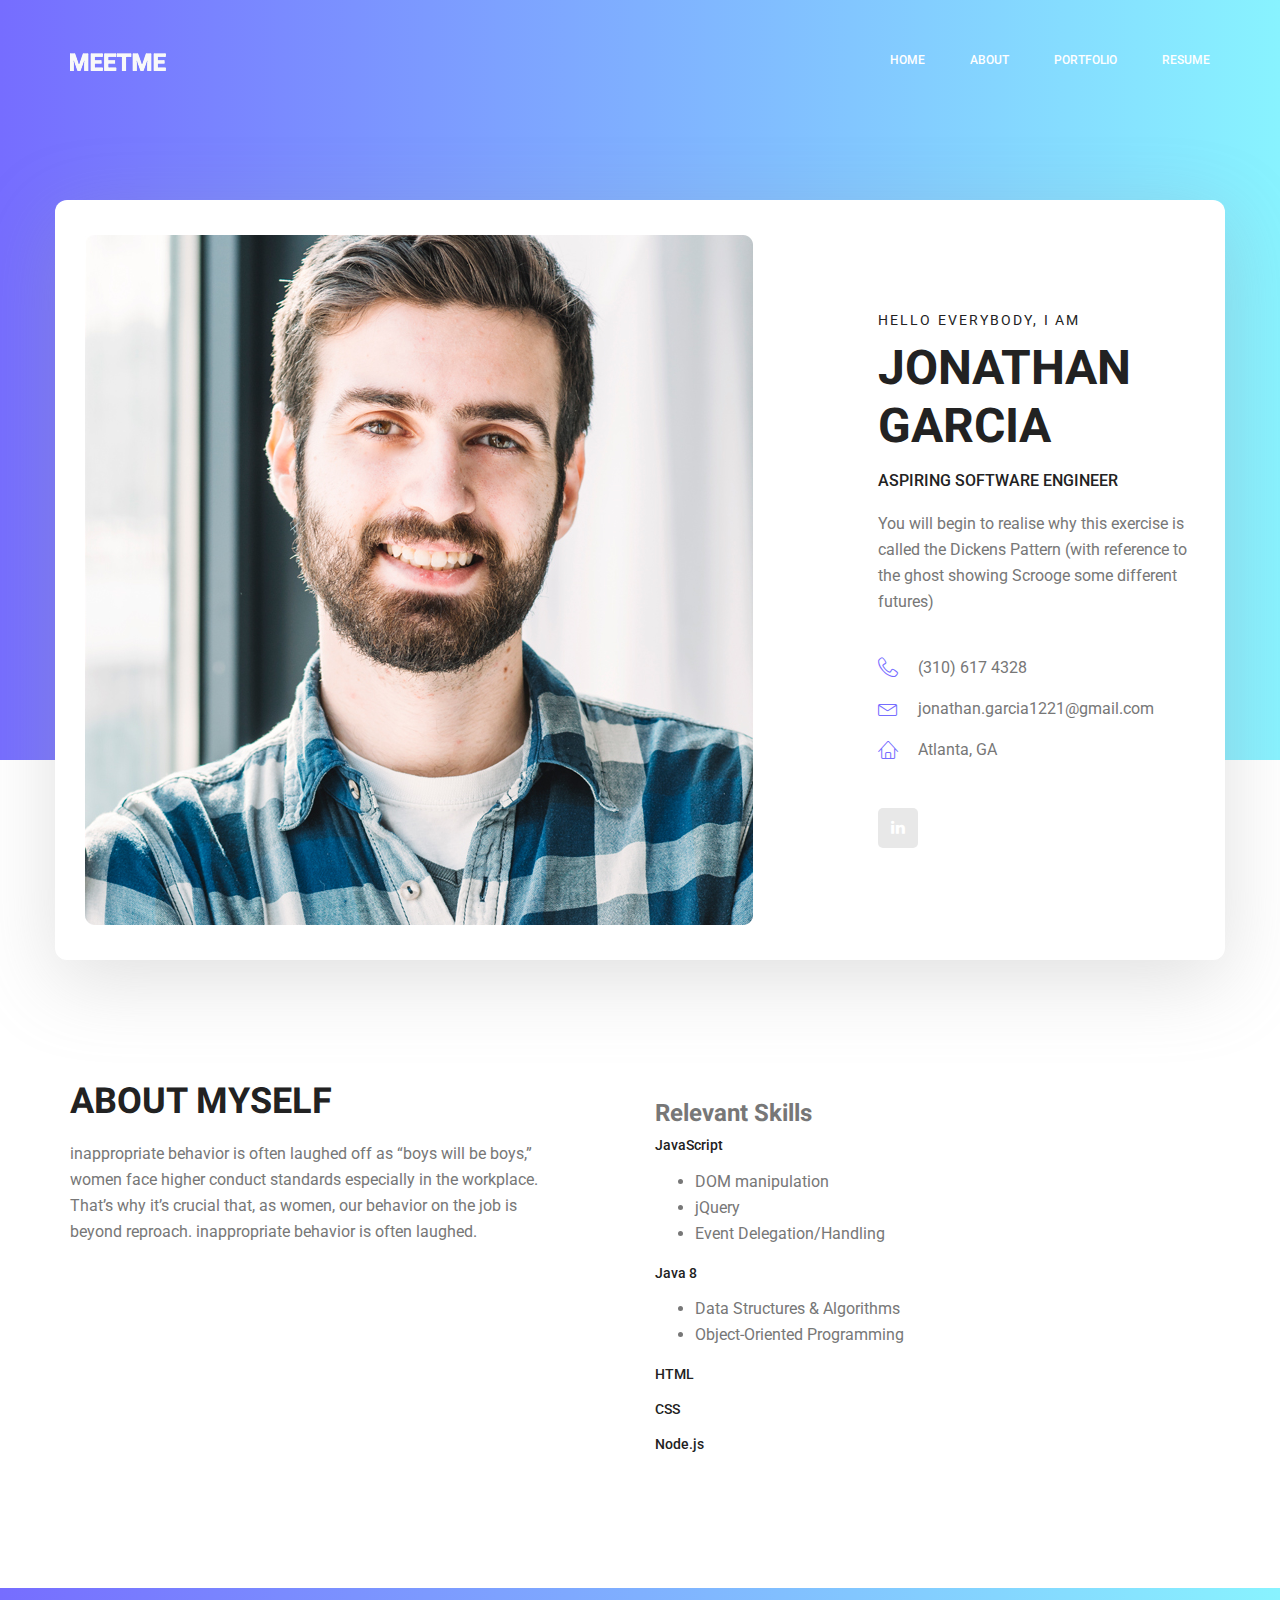
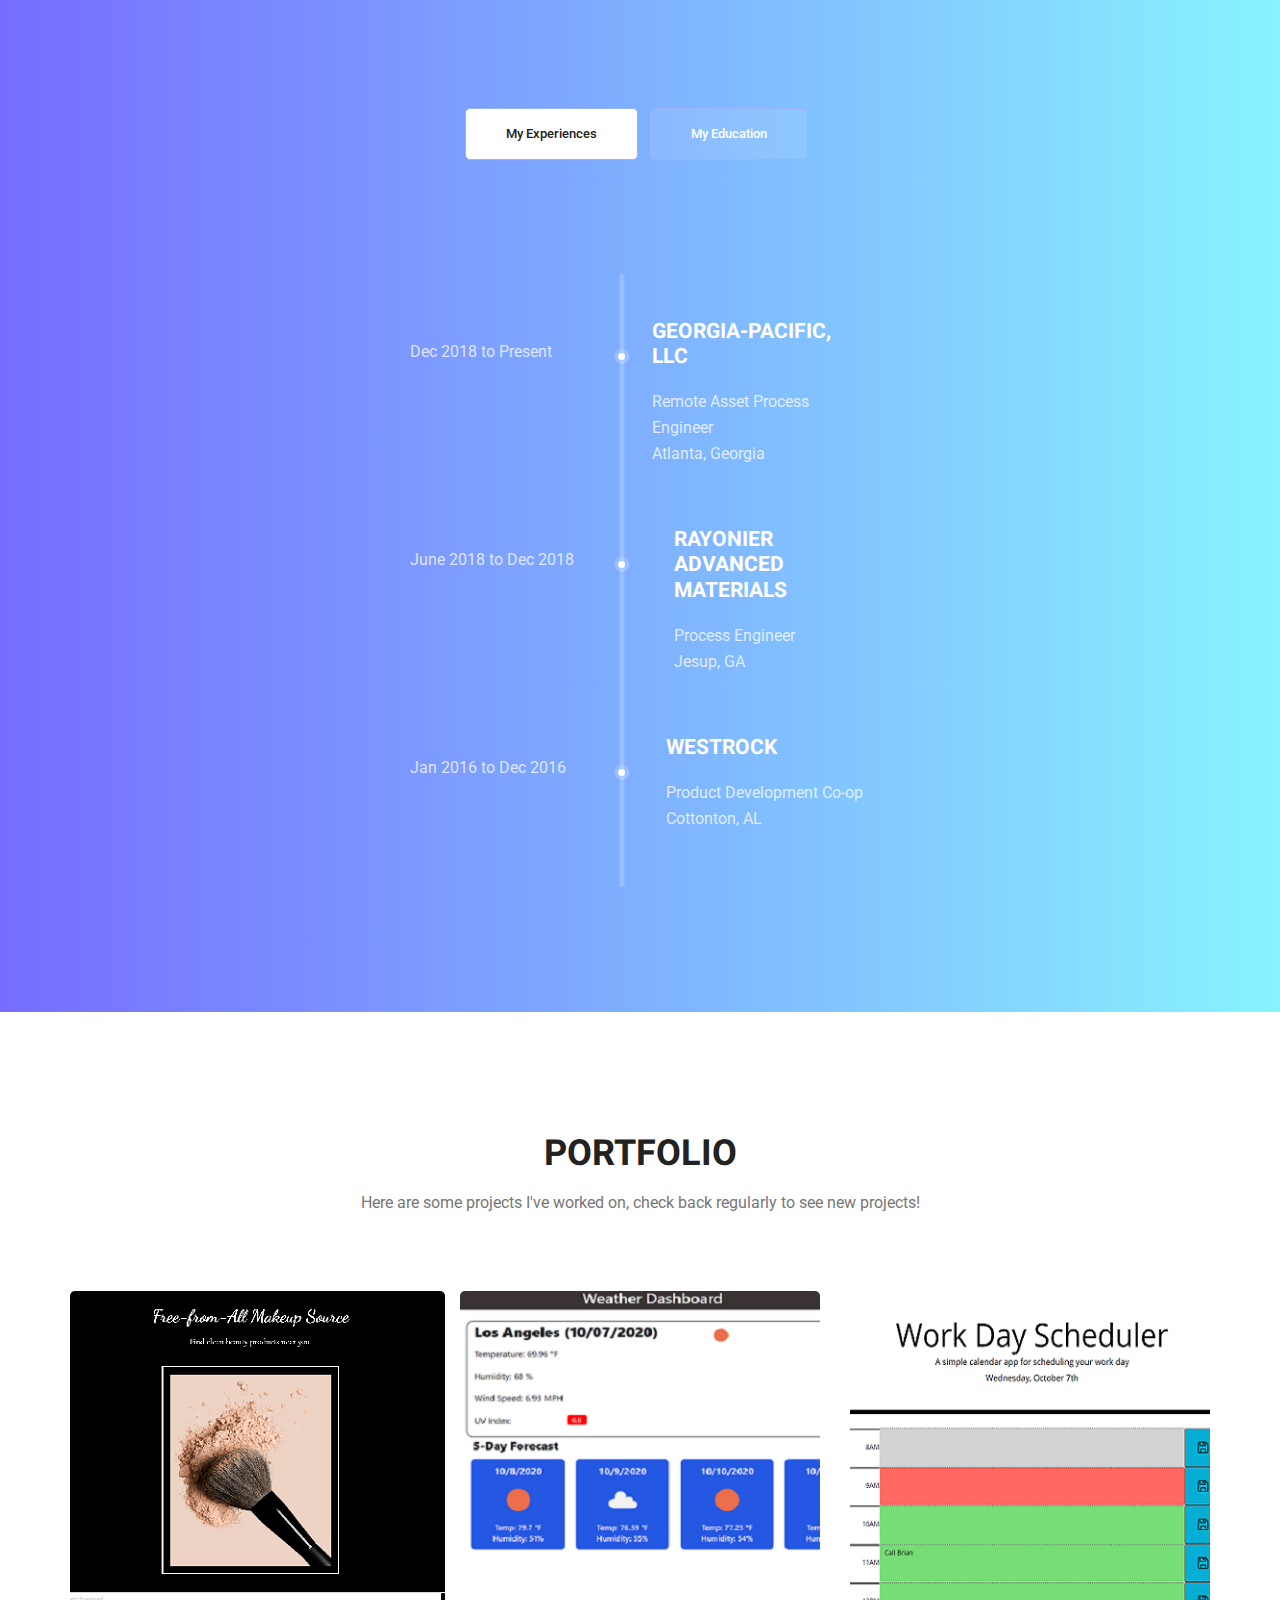
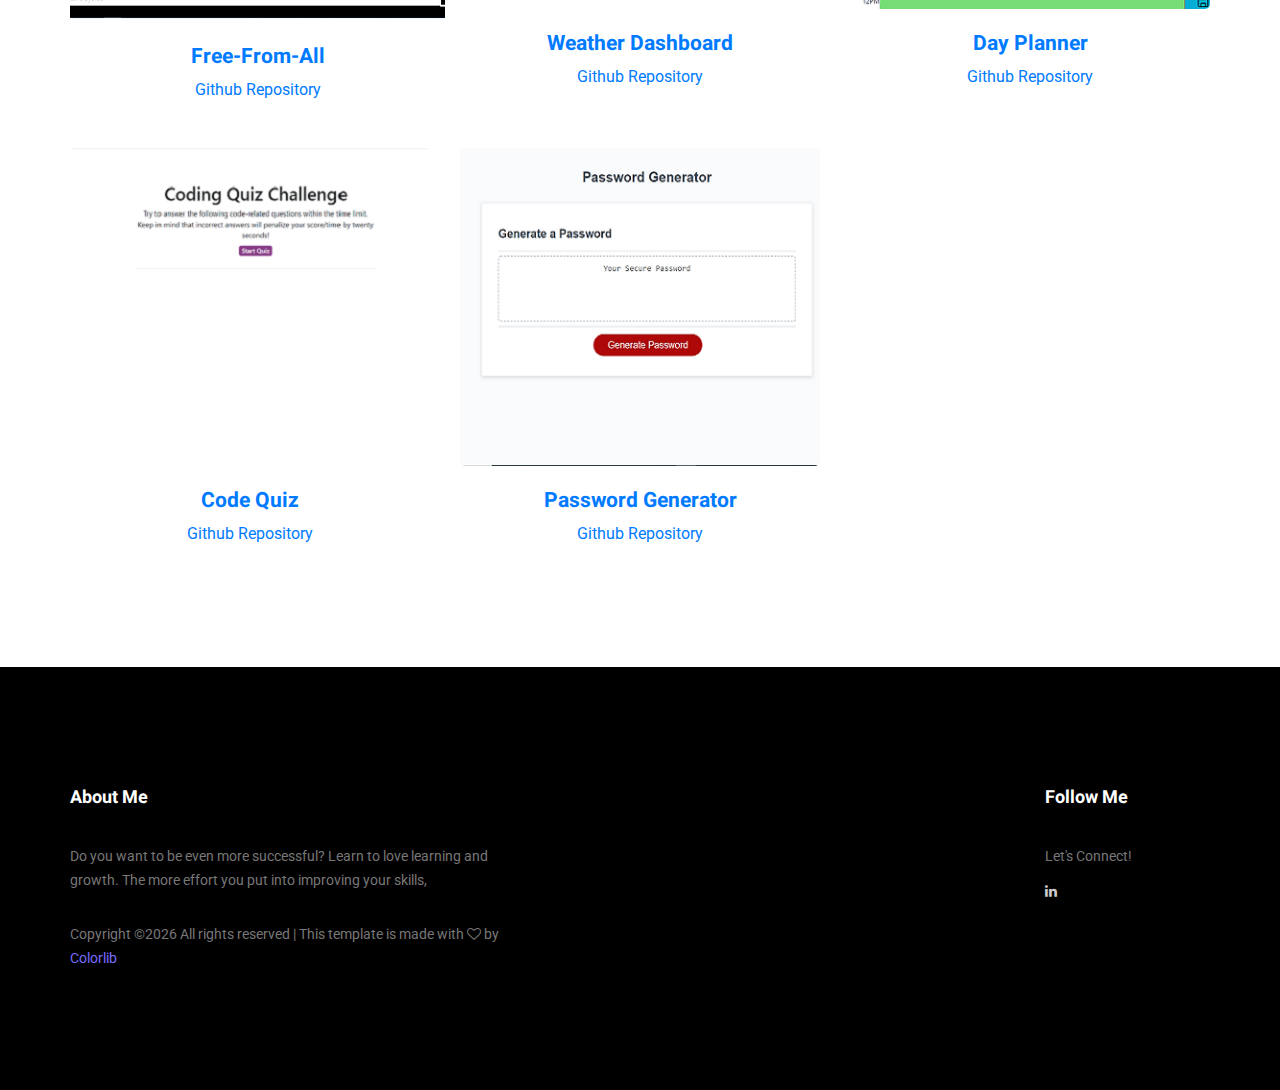
==== commit d9e56411: "added all links, tabs, project images" ====
--- a/meetme-gh-pages/index.html
+++ b/meetme-gh-pages/index.html
@@ -54,7 +54,7 @@
 										<li class="nav-item"><a class="nav-link" href="single-blog.html">Blog Details</a></li>
 									</ul>
 								</li>  -->
-								<li class="nav-item"><a class="nav-link" href="./Spec_Syllabus.pdf">Resume</a></li>
+								<li class="nav-item"><a class="nav-link" href="../Spec_Syllabus.pdf" target="_blank">Resume</a></li>
 							</ul>
 						</div> 
 					</div>
@@ -187,7 +187,7 @@
 									<span></span>
 									<div class="media">
 										<div class="d-flex">
-											<p>December 2018 to present</p>
+											<p>Dec 2018 to Present</p>
 										</div>
 										<div class="media-body">
 											<h4>Georgia-Pacific, LLC</h4>
@@ -199,7 +199,7 @@
 									<span></span>
 									<div class="media">
 										<div class="d-flex">
-											<p>June 2018 to December 2018</p>
+											<p>June 2018 to Dec 2018</p>
 										</div>
 										<div class="media-body">
 											<h4>Rayonier Advanced Materials</h4>
@@ -211,7 +211,7 @@
 								<span></span>
 									<div class="media">
 										<div class="d-flex">
-											<p>January 2016 to December 2016</p>
+											<p>Jan 2016 to Dec 2016</p>
 										</div>
 										<div class="media-body">
 											<h4>Westrock</h4>
@@ -227,7 +227,7 @@
 									<span></span>
 									<div class="media">
 										<div class="d-flex">
-											<p>August 2020 to February 2021</p>
+											<p>Aug 2020 to Feb 2021</p>
 										</div>
 										<div class="media-body">
 											<h4>Georgia Institute of Technology</h4>
@@ -239,7 +239,7 @@
 									<span></span>
 									<div class="media">
 										<div class="d-flex">
-											<p>May 2018</p>
+											<p>Graduated May 2018</p>
 										</div>
 										<div class="media-body">
 											<h4>Georgia Institute of Technology</h4>
@@ -247,7 +247,7 @@
 										</div>
 									</div>
 								</li>
-								<li>
+								<!-- <li>
 								<span></span>
 									<div class="media">
 										<div class="d-flex">
@@ -258,7 +258,7 @@
 											<p>Senior Web Developer <br />Santa monica, Los angeles</p>
 										</div>
 									</div>
-								</li>
+								</li> -->
 							</ul>
 						</div>
 					</div>
@@ -306,7 +306,7 @@
         	<div class="container">
         		<div class="main_title">
         			<h2>Portfolio</h2>
-        			<p>Here are some projects I've worked on</p>
+        			<p>Here are some projects I've worked on, check back regularly to see new projects!</p>
         		</div>
         		<!-- <div class="isotope_fillter">
         			<ul class="gallery_filter list">
@@ -323,8 +323,8 @@
         			<div class="col-lg-4 col-md-4 col-sm-6 brand manipul design print">
         				<div class="h_gallery_item">
         					<div class="g_img_item">
-        						<img class="img-fluid" src="./free-from-all.png" alt="">
-        						<a class="light" href="img/gallery/project-1.jpg"><img src="./free-from-all.png" alt=""></a>
+        						<img  src="../free-from-all.png" alt="">
+        						<!-- <a class="light" href="img/gallery/project-1.jpg"><img src="./free-from-all.png" alt=""></a> -->
         					</div>
         					<div class="g_item_text">
         						<h4><a href="https://jgarcia60.github.io/free-from-all/" target="_blank" >Free-From-All</a></h4>
@@ -335,8 +335,8 @@
         			<div class="col-lg-4 col-md-4 col-sm-6 brand manipul creative">
         				<div class="h_gallery_item">
         					<div class="g_img_item">
-        						<img class="img-fluid" src="img/gallery/project-2.jpg" alt="">
-        						<a class="light" href="img/gallery/project-2.jpg"><img src="img/gallery/icon.png" alt=""></a>
+        						<img class="img-fluid" src="../weather-dashboard.png" alt="">
+        						<!-- <a class="light" href="img/gallery/project-2.jpg"><img src="img/gallery/icon.png" alt=""></a> -->
         					</div>
         					<div class="g_item_text">
         						<h4><a href="https://jgarcia60.github.io/weather-dashboard/" target="_blank" >Weather Dashboard</a></h4>
@@ -347,8 +347,8 @@
         			<div class="col-lg-4 col-md-4 col-sm-6 manipul creative design print">
         				<div class="h_gallery_item">
         					<div class="g_img_item">
-        						<img class="img-fluid" src="img/gallery/project-3.jpg" alt="">
-        						<a class="light" href="img/gallery/project-3.jpg"><img src="img/gallery/icon.png" alt=""></a>
+        						<img class="img-fluid" src="../work-day-scheduler.png" alt="">
+        						<!-- <a class="light" href="img/gallery/project-3.jpg"><img src="img/gallery/icon.png" alt=""></a> -->
         					</div>
         					<div class="g_item_text">
         						<h4><a href="https://jgarcia60.github.io/work-day-scheduler/" target="_blank" >Day Planner</a></h4>
@@ -359,7 +359,7 @@
         			<div class="col-lg-4 col-md-4 col-sm-6 brand creative print">
         				<div class="h_gallery_item">
         					<div class="g_img_item">
-        						<img class="img-fluid" src="img/gallery/project-4.jpg" alt="">
+        						<img class="img-fluid" src="../code-quiz.png" alt="">
         						<a class="light" href="img/gallery/project-4.jpg"><img src="img/gallery/icon.png" alt=""></a>
         					</div>
         					<div class="g_item_text">
@@ -371,16 +371,16 @@
         			<div class="col-lg-4 col-md-4 col-sm-6 brand manipul design">
         				<div class="h_gallery_item">
         					<div class="g_img_item">
-        						<img class="img-fluid" src="img/gallery/project-5.jpg" alt="">
+        						<img class="img-fluid" src="../password-generator.png" alt="">
         						<a class="light" href="img/gallery/project-5.jpg"><img src="img/gallery/icon.png" alt=""></a>
         					</div>
         					<div class="g_item_text">
-        						<h4>3D Disposable Bottle</h4>
-        						<p>Client Project</p>
-        					</div>
-        				</div>
-        			</div>
-        			<div class="col-lg-4 col-md-4 col-sm-6 brand creative">
+        						<h4><a href="https://jgarcia60.github.io/password-generator/" target="_blank" >Password Generator</a></h4>
+        						<p><a href="https://github.com/jgarcia60/password-generator" target="_blank">Github Repository</a></p>
+        					</div>
+        				</div>
+        			</div>
+        			<!-- <div class="col-lg-4 col-md-4 col-sm-6 brand creative">
         				<div class="h_gallery_item">
         					<div class="g_img_item">
         						<img class="img-fluid" src="img/gallery/project-6.jpg" alt="">
@@ -391,11 +391,11 @@
         						<p>Client Project</p>
         					</div>
         				</div>
-        			</div>
-        		</div>
-        		<div class="more_btn">
+        			</div> -->
+        		</div>
+        		<!-- <div class="more_btn">
         			<a class="main_btn" href="#">Load More Items</a>
-        		</div>
+        		</div> -->
         	</div>
         </section>
         <!--================End Home Gallery Area =================-->
@@ -463,8 +463,8 @@
 <!-- Link back to Colorlib can't be removed. Template is licensed under CC BY 3.0. --></p>
         				</aside>
         			</div>
-        			<!-- <div class="col-lg-5 col-sm-6">
-        				<aside class="f_widget news_widget">
+        			<div class="col-lg-5 col-sm-6">
+        				<!-- <aside class="f_widget news_widget">
         					<div class="f_title">
         						<h3>Newsletter</h3>
         					</div>
@@ -478,9 +478,9 @@
                                     <div class="mt-10 info"></div>
                                 </form>
                             </div>
-        				</aside>
-        			</div> -->
-        			<div class="col-lg-5">
+        				</aside> -->
+        			</div>
+        			<div class="col-lg-2">
         				<aside class="f_widget social_widget">
         					<div class="f_title">
         						<h3>Follow Me</h3>
--- a/meetme-gh-pages/css/style.css
+++ b/meetme-gh-pages/css/style.css
@@ -2580,7 +2580,7 @@
 .tabs_inner .tab-content .tab-pane .list {
   max-width: 460px;
   margin: auto;
-  position: relative;
+  position: relative; /*changed from relative to fixed */
   padding-top: 40px;
   padding-bottom: 60px; }
   .tabs_inner .tab-content .tab-pane .list:before {
@@ -2770,7 +2770,7 @@
 /*----------------------------------------------------*/
 /* Gallery Area css
 ============================================================================================ */
-.isotope_fillter {
+/* .isotope_fillter {
   margin-bottom: 50px; }
   .isotope_fillter .gallery_filter {
     text-align: center; }
@@ -2786,10 +2786,10 @@
         color: #222222;
         transition: all 300ms linear 0s;
         text-transform: uppercase; }
-      .isotope_fillter .gallery_filter li:hover a, .isotope_fillter .gallery_filter li.active a {
-        color: #766dff; }
-
-.gallery_f_inner {
+      .isotope_fillter .gallery_filter li:hover a, .isotope_fillter .gallery_filter li.active a { */
+        /* color: #766dff; } */
+
+ .gallery_f_inner {
   margin-bottom: -45px; }
 
 .h_gallery_item {
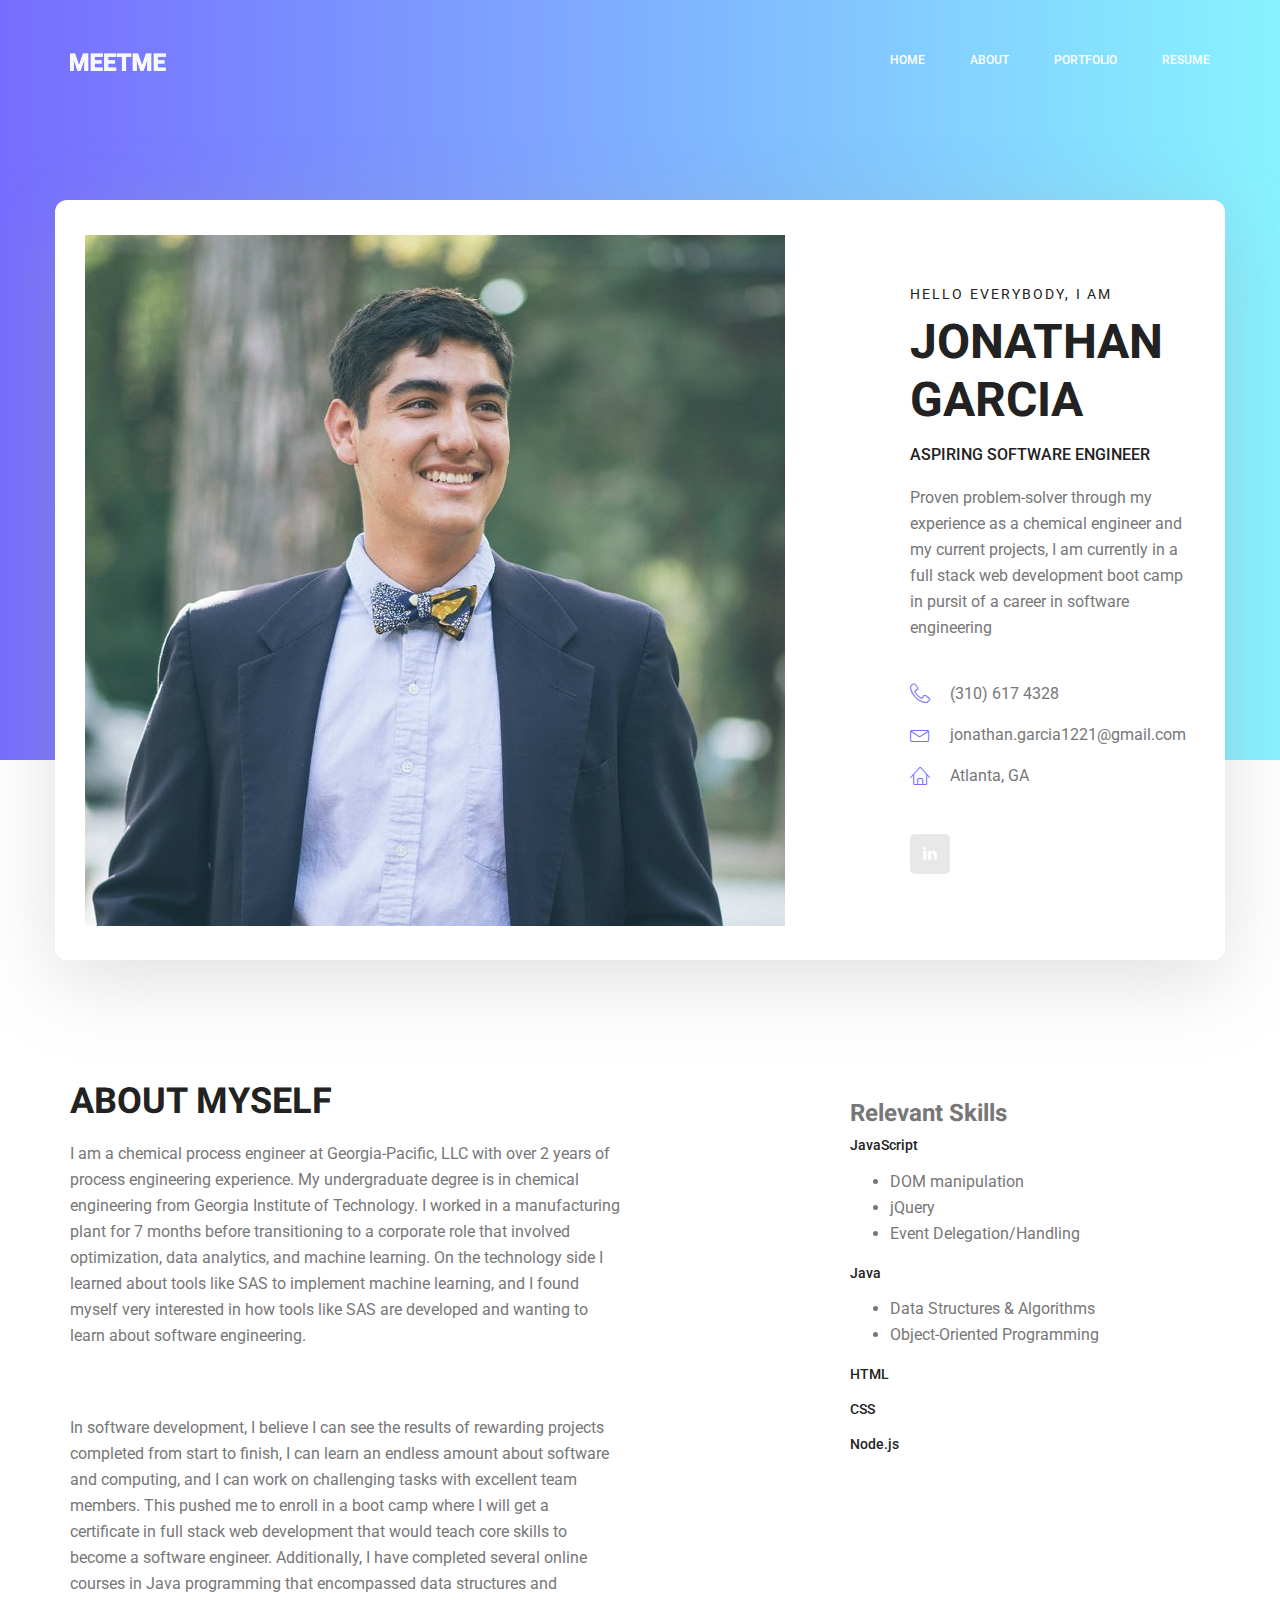
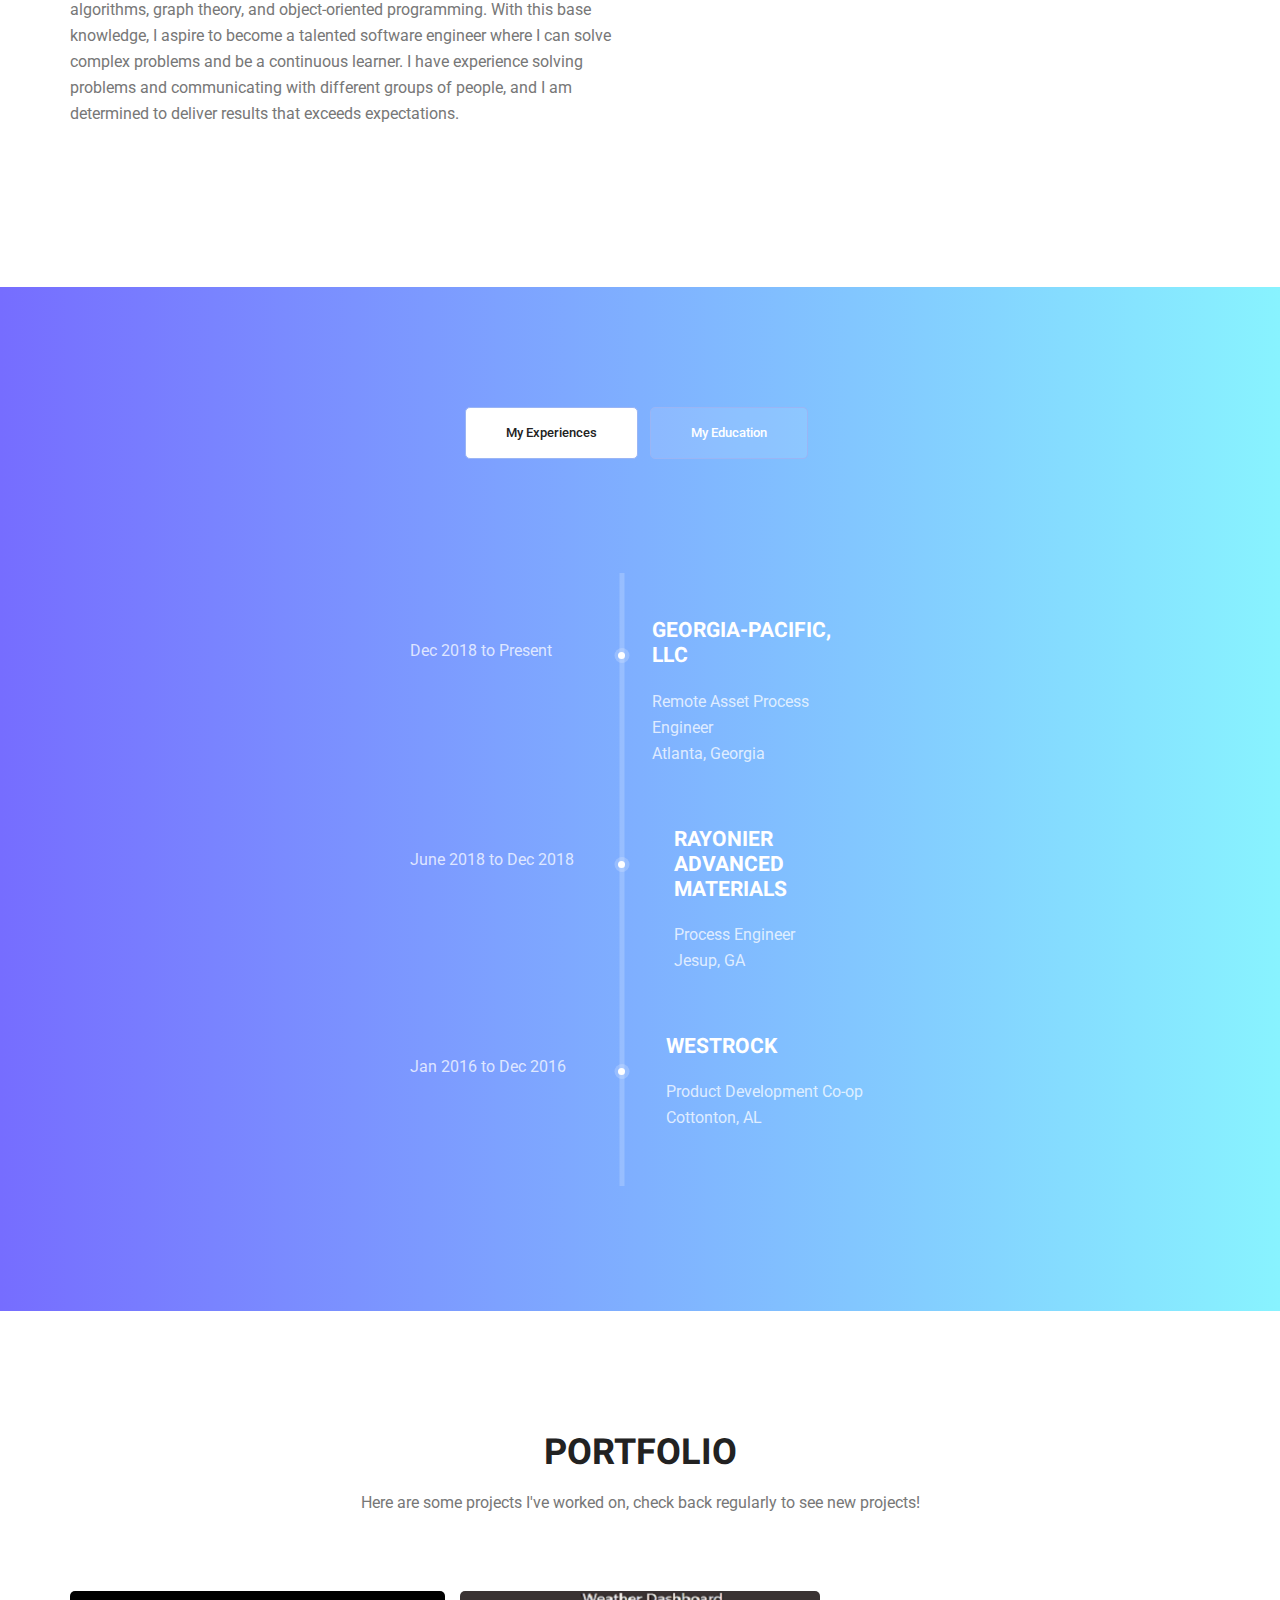
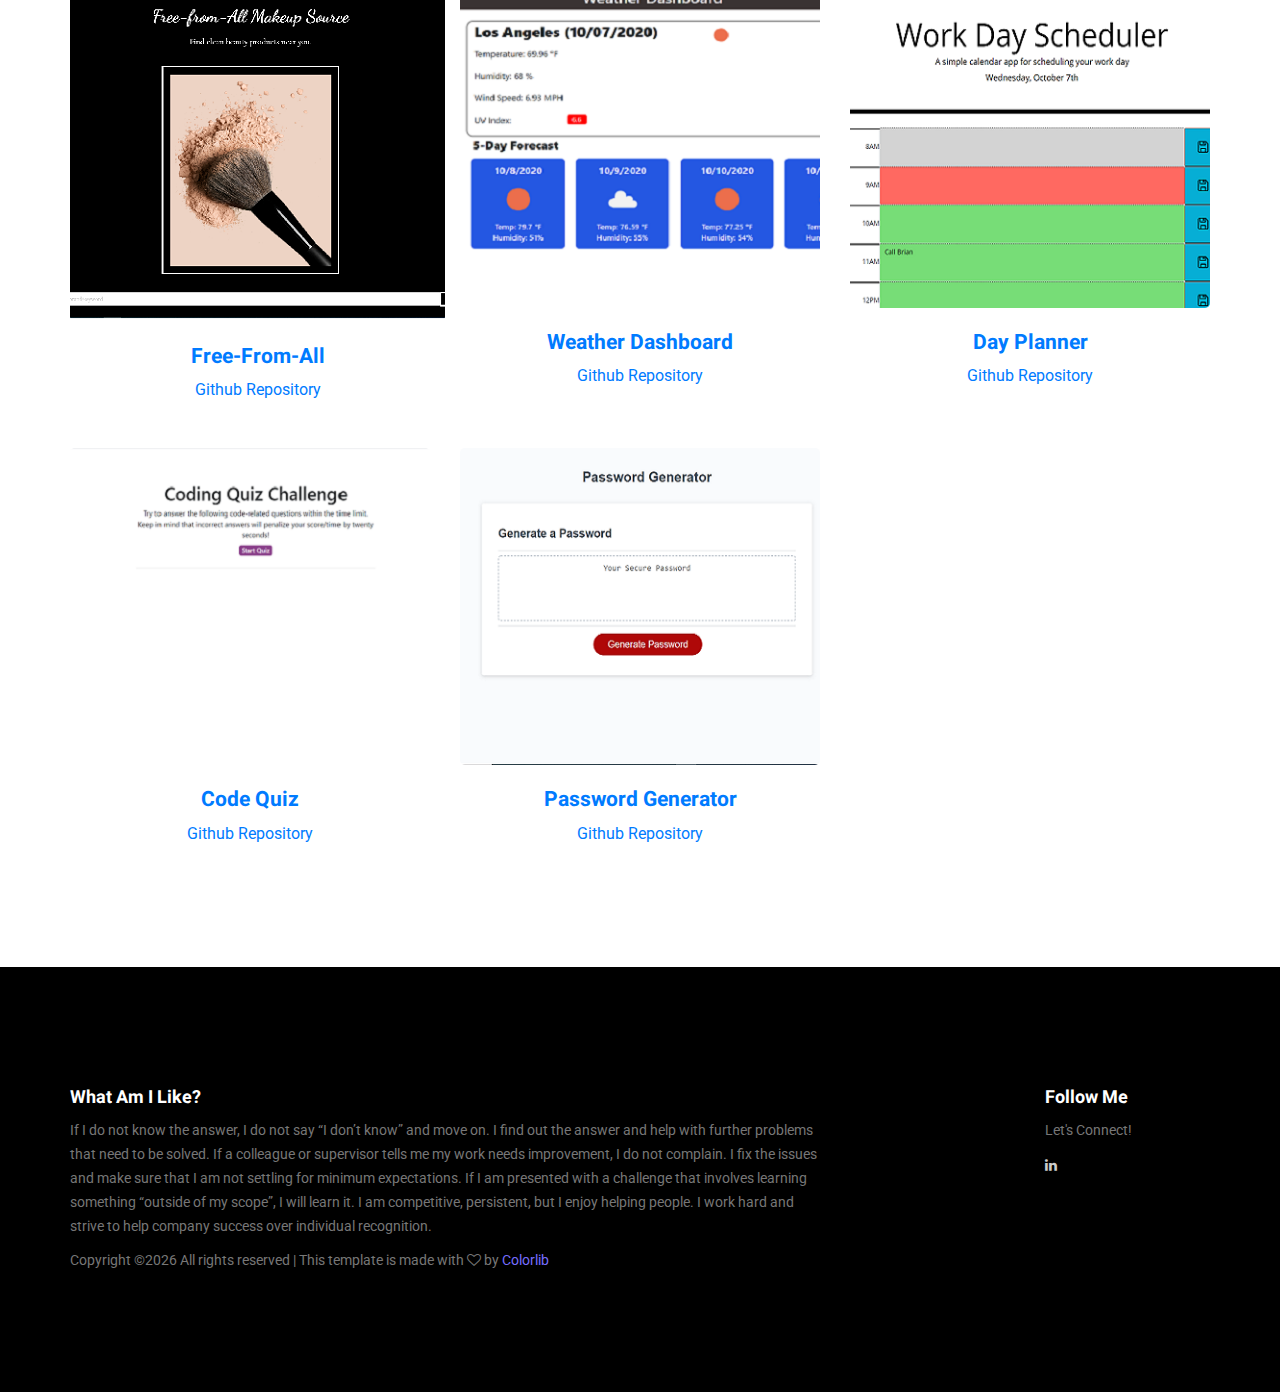
==== commit 30ff61a0: "added about me text and re aligned" ====
--- a/meetme-gh-pages/index.html
+++ b/meetme-gh-pages/index.html
@@ -54,7 +54,7 @@
 										<li class="nav-item"><a class="nav-link" href="single-blog.html">Blog Details</a></li>
 									</ul>
 								</li>  -->
-								<li class="nav-item"><a class="nav-link" href="../Spec_Syllabus.pdf" target="_blank">Resume</a></li>
+								<li class="nav-item"><a class="nav-link" href="../Jonathan_Garcia_SWE_Resume.pdf" target="_blank">Resume</a></li>
 							</ul>
 						</div> 
 					</div>
@@ -70,14 +70,14 @@
 					<div class="banner_content">
 						<div class="media">
 							<div class="d-flex">
-								<img src="img/personal.jpg" alt="">
+								<img src="../Linkedin_profile.jpg" alt="">
 							</div>
 							<div class="media-body">
 								<div class="personal_text">
 									<h6>Hello Everybody, i am</h6>
 									<h3>Jonathan Garcia</h3>
 									<h4>Aspiring Software Engineer</h4>
-									<p>You will begin to realise why this exercise is called the Dickens Pattern (with reference to the ghost showing Scrooge some different futures)</p>
+									<p>Proven problem-solver through my experience as a chemical engineer and my current projects, I am currently in a full stack web development boot camp in pursit of a career in software engineering</p>
 									<ul class="list basic_info">
 										<!-- <li><a href="#"><i class="lnr lnr-calendar-full"></i> 31st December, 1992</a></li> -->
 										<li><a href="#"><i class="lnr lnr-phone-handset"></i> (310) 617 4328</a></li>
@@ -102,10 +102,13 @@
         <section class="welcome_area p_120">
         	<div class="container">
         		<div class="row welcome_inner">
-        			<div class="col-lg-6">
+        			<div class="col-lg-8">
         				<div class="welcome_text">
         					<h4>About Myself</h4>
-        					<p>inappropriate behavior is often laughed off as “boys will be boys,” women face higher conduct standards especially in the workplace. That’s why it’s crucial that, as women, our behavior on the job is beyond reproach. inappropriate behavior is often laughed.</p>
+        					<p>I am a chemical process engineer at Georgia-Pacific, LLC with over 2 years of process engineering experience. My undergraduate degree is in chemical engineering from Georgia Institute of Technology. I worked in a manufacturing plant for 7 months before transitioning to a corporate role that involved optimization, data analytics, and machine learning. On the technology side I learned about tools like SAS to implement machine learning, and I found myself very interested in how tools like SAS are developed and wanting to learn about software engineering. </p>
+							<br>
+							<p>In software development, I believe I can see the results of rewarding projects completed from start to finish, I can learn an endless amount about software and computing, and I can work on challenging tasks with excellent team members. This pushed me to enroll in a boot camp where I will get a certificate in full stack web development that would teach core skills to become a software engineer.  Additionally, I have completed several online courses in Java programming that encompassed data structures and algorithms, graph theory, and object-oriented programming. With this base knowledge, I aspire to become a talented software engineer where I can solve complex problems and be a continuous learner. I have experience solving problems and communicating with different groups of people, and I am determined to deliver results that exceeds expectations.
+							</p>
         					<!-- <div class="row">
         						<div class="col-md-4">
         							<div class="wel_item">
@@ -131,7 +134,7 @@
         					</div> -->
         				</div>
         			</div>
-        			<div class="col-lg-6">
+        			<div class="col-lg-4">
         				<div class="tools_expert">
 							<h3>Relevant Skills</h3>
         					<div class="skill_main">
@@ -145,7 +148,7 @@
 									
 								</div>
 								<div class="skill_item">
-									<h4>Java 8</h4>
+									<h4>Java</h4>
 									<ul>
 										<li>Data Structures & Algorithms</li>
 										<li>Object-Oriented Programming</li>
@@ -452,18 +455,18 @@
         <footer class="footer_area p_120">
         	<div class="container">
         		<div class="row footer_inner">
-        			<div class="col-lg-5 col-sm-6">
+        			<div class="col-lg-8 col-sm-8">
         				<aside class="f_widget ab_widget">
         					<div class="f_title">
-        						<h3>About Me</h3>
-        					</div>
-        					<p>Do you want to be even more successful? Learn to love learning and growth. The more effort you put into improving your skills,</p>
+        						<h3>What Am I Like?</h3>
+        					</div>
+        					<p>If I do not know the answer, I do not say “I don’t know” and move on. I find out the answer and help with further problems that need to be solved. If a colleague or supervisor tells me my work needs improvement, I do not complain. I fix the issues and make sure that I am not settling for minimum expectations. If I am presented with a challenge that involves learning something “outside of my scope”, I will learn it. I am competitive, persistent, but I enjoy helping people. I work hard and strive to help company success over individual recognition. </p>
         					<p><!-- Link back to Colorlib can't be removed. Template is licensed under CC BY 3.0. -->
 Copyright &copy;<script>document.write(new Date().getFullYear());</script> All rights reserved | This template is made with <i class="fa fa-heart-o" aria-hidden="true"></i> by <a href="https://colorlib.com" target="_blank">Colorlib</a>
 <!-- Link back to Colorlib can't be removed. Template is licensed under CC BY 3.0. --></p>
         				</aside>
         			</div>
-        			<div class="col-lg-5 col-sm-6">
+        			<div class="col-lg-2 col-sm-2">
         				<!-- <aside class="f_widget news_widget">
         					<div class="f_title">
         						<h3>Newsletter</h3>
--- a/meetme-gh-pages/css/style.css
+++ b/meetme-gh-pages/css/style.css
@@ -2474,9 +2474,9 @@
 ============================================================================================ */
 .welcome_inner .welcome_img {
   background: #eeeeee;
-  margin-left: 40px;
-  padding-left: 30px;
-  padding-right: 30px;
+  margin-left: 35px;
+  padding-left: 25px;
+  padding-right: 25px;
   padding-bottom: 30px; }
   .welcome_inner .welcome_img img {
     margin-top: -30px; }
@@ -2488,7 +2488,7 @@
   margin-bottom: 18px;
   text-transform: uppercase; }
 .welcome_text p {
-  max-width: 495px;
+  max-width: 550px;
   font-family: "Roboto", sans-serif;
   margin-bottom: 40px; }
 
@@ -2901,7 +2901,7 @@
   background: #000; }
 
 .f_title {
-  margin-bottom: 35px; }
+  margin-bottom: 10px; }
   .f_title h3 {
     color: #fff;
     font-size: 18px;
@@ -2914,7 +2914,7 @@
   line-height: 24px;
   font-family: "Roboto", sans-serif;
   color: #777777;
-  margin-bottom: 30px; }
+  margin-bottom: 10px; }
   .ab_widget p a {
     color: #766dff; }
   .ab_widget p + p {
@@ -2927,7 +2927,7 @@
     line-height: 24px;
     font-family: "Roboto", sans-serif;
     color: #777777;
-    margin-bottom: 15px; }
+    margin-bottom: 0px; }
   .news_widget .input-group input {
     height: 40px;
     background: transparent;
